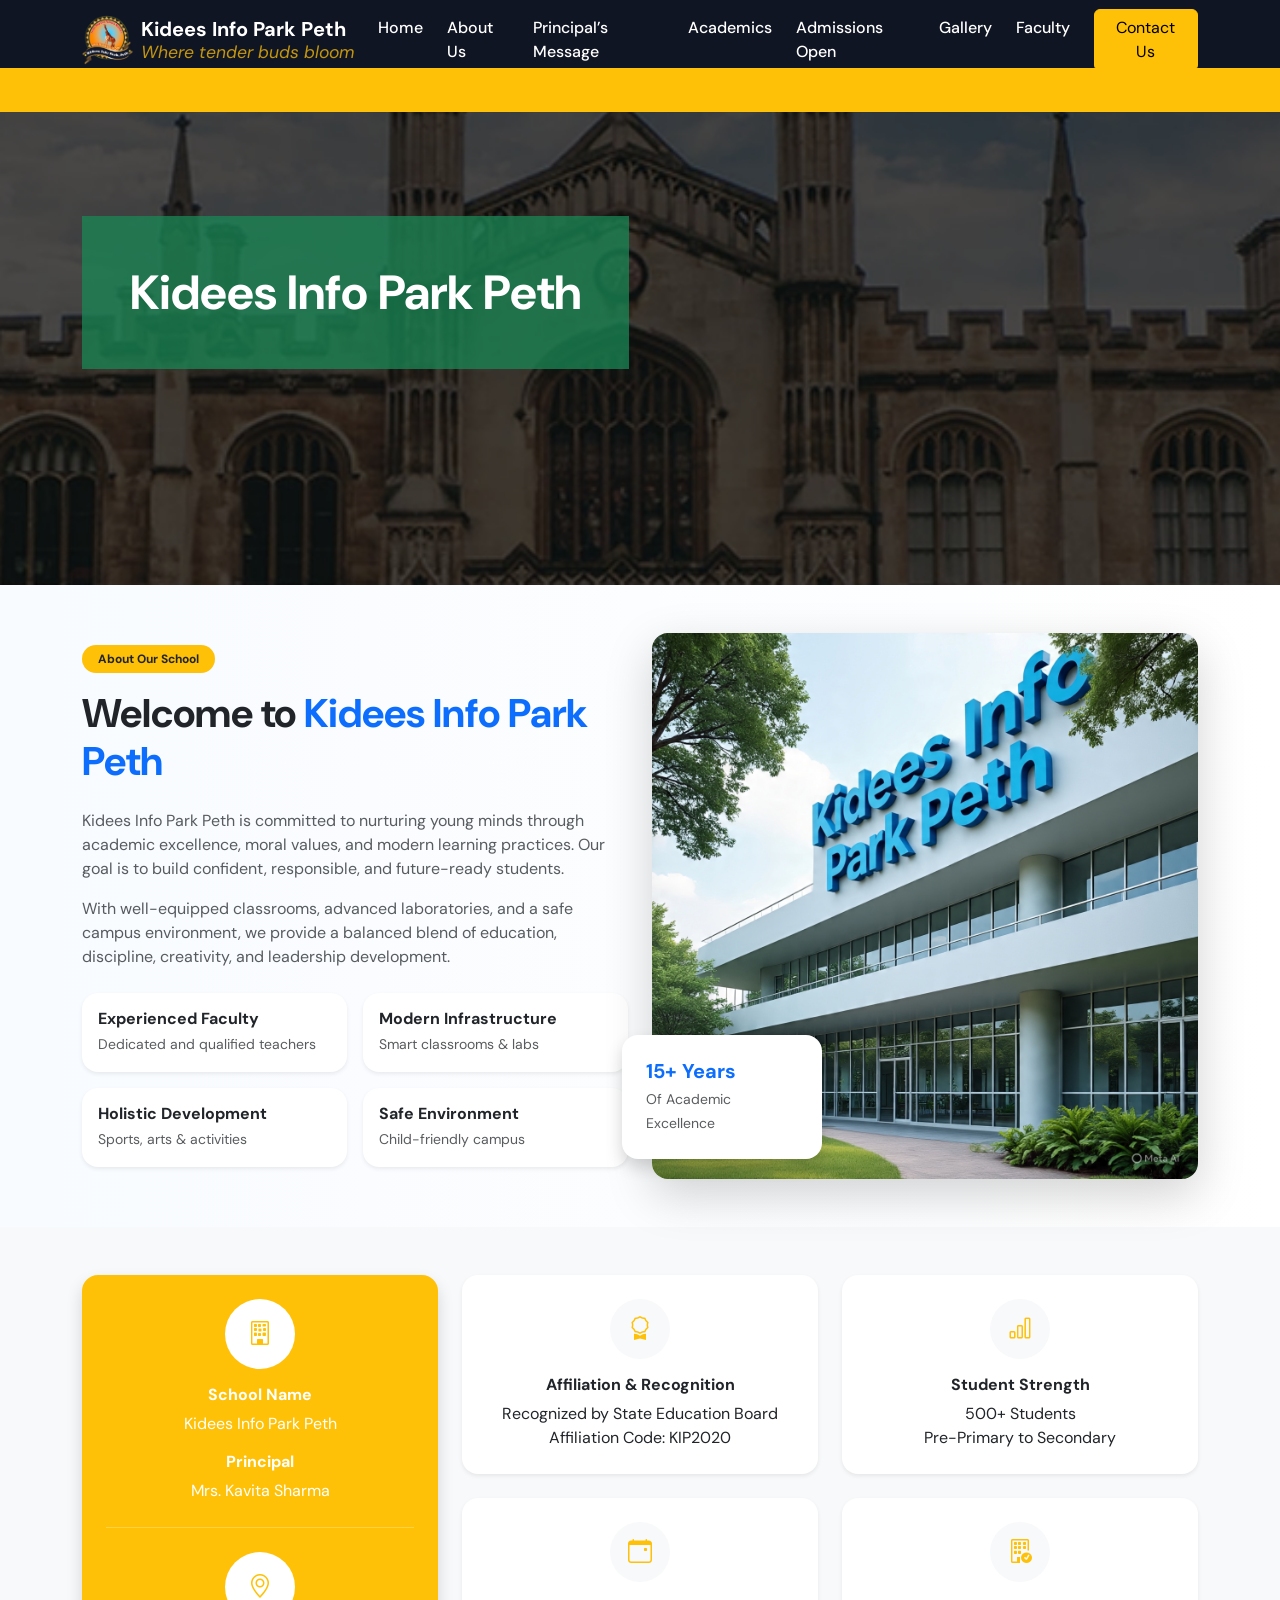
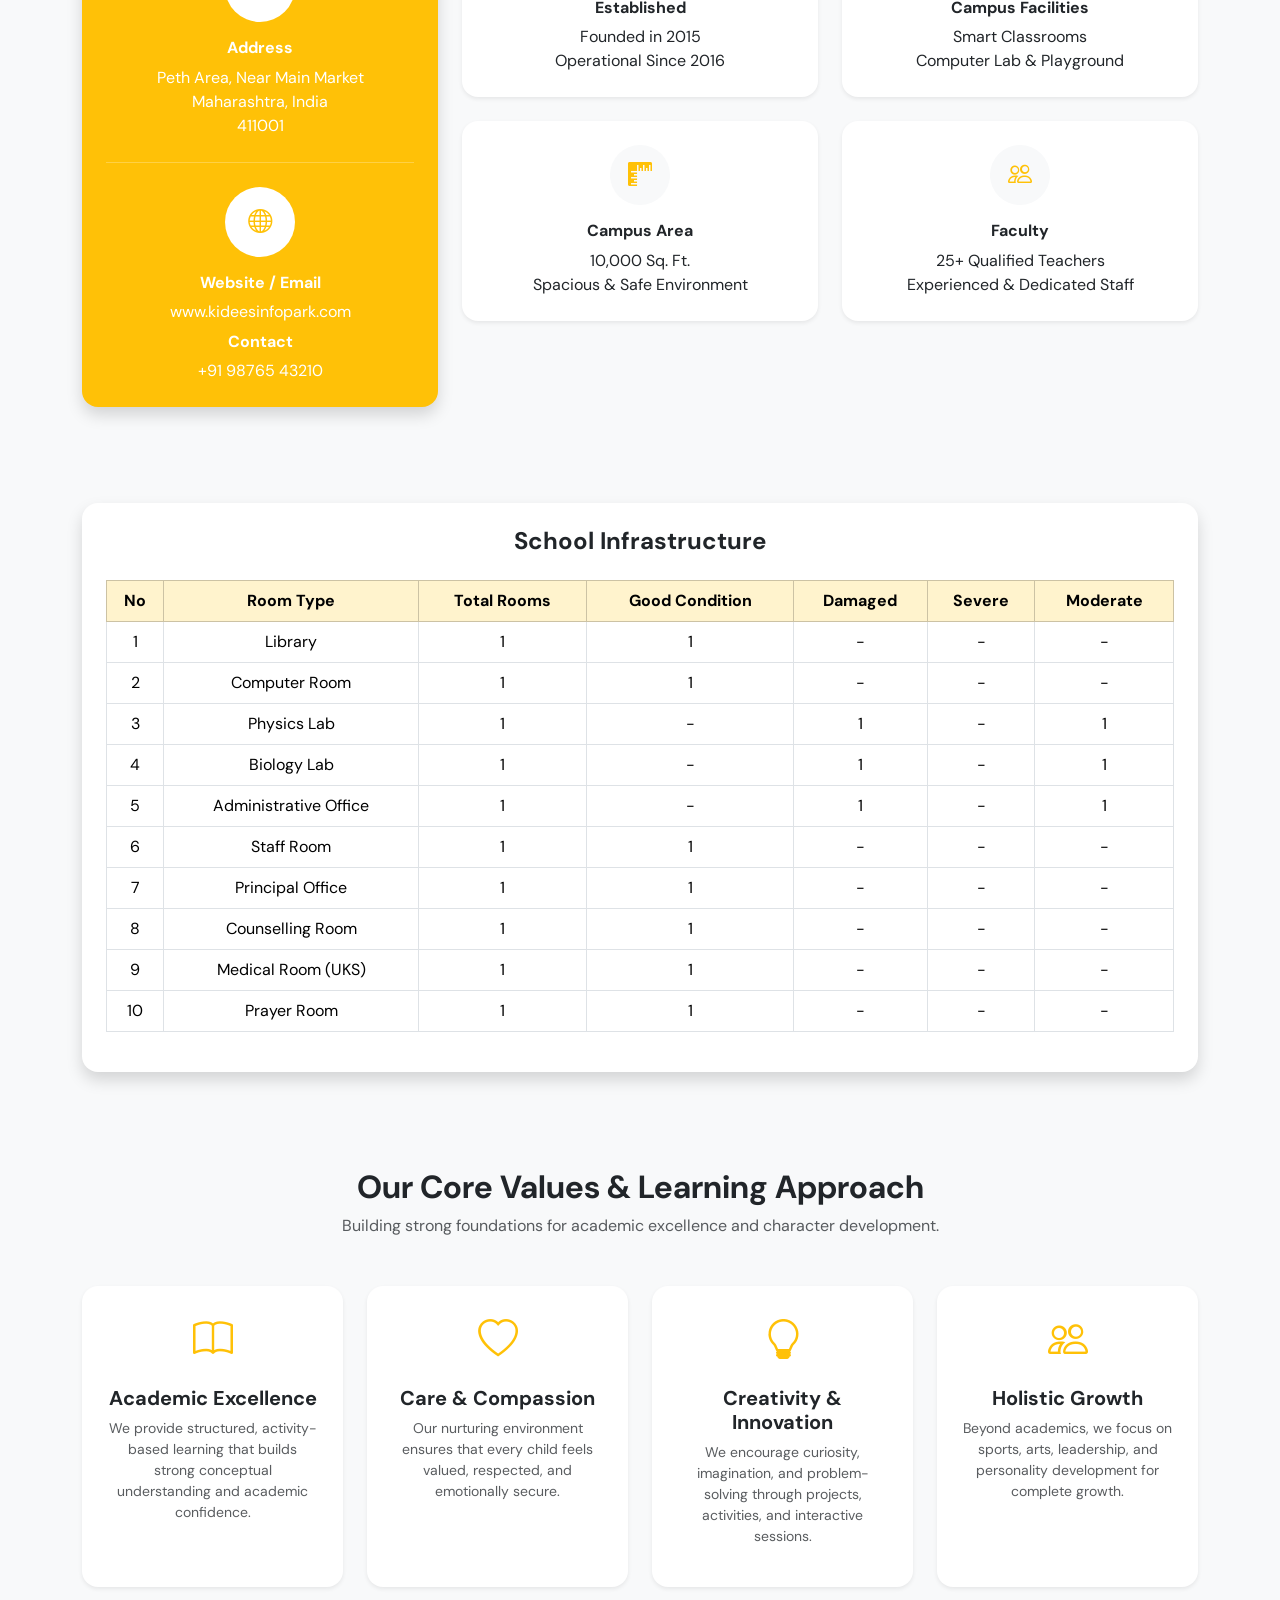
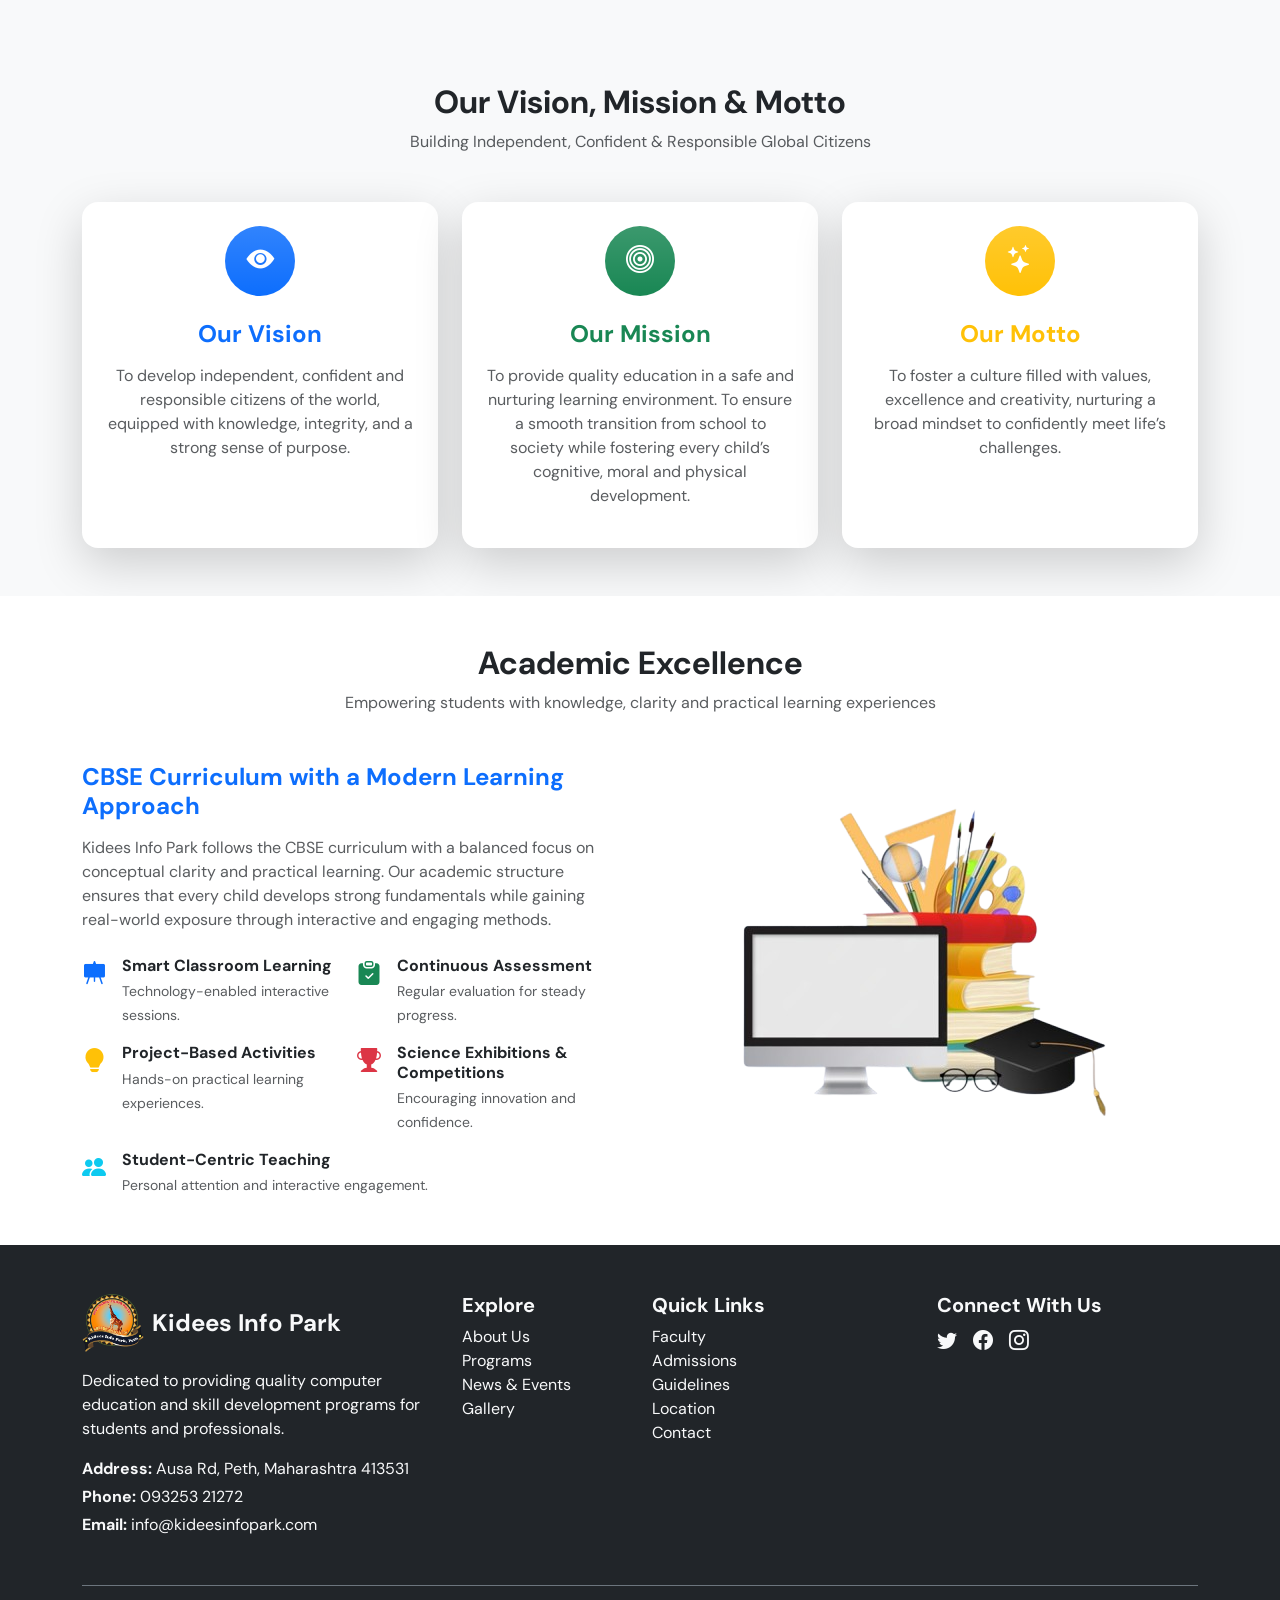
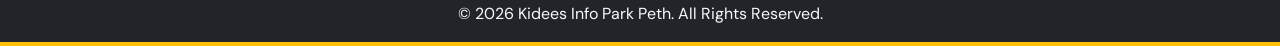
==== about-us.html @ b3c3e35b "ui Updated" ====
<!DOCTYPE html>
<html lang="en">

<head>
    <meta charset="UTF-8">
    <meta name="viewport" content="width=device-width, initial-scale=1.0">
    <title>Kidees Info Park Peth | Where Tender Buds Bloom</title>

    <link rel="icon" type="image/png" sizes="32x32" href="./images/favicon.png">

    <!-- Bootstrap -->
    <link href="https://cdn.jsdelivr.net/npm/bootstrap@5.3.3/dist/css/bootstrap.min.css" rel="stylesheet">

    <!-- Font Awesome -->
    <link rel="stylesheet" href="https://cdnjs.cloudflare.com/ajax/libs/font-awesome/6.5.1/css/all.min.css">

    <!-- Google Font -->
    <link href="https://fonts.googleapis.com/css2?family=DM+Sans:wght@400;500;700&display=swap" rel="stylesheet">
    <!-- Bootstrap Icons CSS -->
    <link rel="stylesheet" href="https://cdn.jsdelivr.net/npm/bootstrap-icons@1.11.1/font/bootstrap-icons.css">


    <!-- Custom CSS -->
    <link rel="stylesheet" href="style.css">

</head>

<body>

    <header class="">

        <nav class="navbar navbar-expand-lg navbar-dark fixed-top   shadow-sm" style="background-color: #101524;">

            <div class="container">

                <a class="navbar-brand d-flex align-items-center gap-2 fw-bold text-white" href="#">
                    <img src="./images/kideesinfoparkpeth.png" alt="School Logo" height="45">

                    <div class="d-flex flex-column lh-sm">
                        <span>Kidees Info Park Peth</span>
                        <small class="fw-normal fst-italic text-warning opacity-75">
                            Where tender buds bloom
                        </small>
                    </div>
                </a>


                <button class="navbar-toggler custom-toggler" type="button" data-bs-toggle="collapse"
                    data-bs-target="#navbarSupportedContent" aria-expanded="false">
                    <span></span>
                    <span></span>
                    <span></span>
                </button>


                <div class="collapse navbar-collapse" id="navbarSupportedContent">

                    <ul class="navbar-nav ms-auto mb-2 mb-lg-0 gap-lg-2 gap-1">

                        <li class="nav-item">
                            <a class="nav-link active" href="index.html">Home</a>
                        </li>

                        <li class="nav-item">
                            <a class="nav-link" href="./about-us.html">About Us</a>
                        </li>

                        <li class="nav-item">
                            <a class="nav-link" href="./principals-message.html">Principal’s Message</a>
                        </li>

                        <li class="nav-item dropdown">
                            <a class="nav-link dropdown-toggle" href="#" data-bs-toggle="dropdown">
                                Academics
                            </a>
                            <ul class="dropdown-menu mt-2">
                                <li><a class="dropdown-item" href="#">Pre-Primary</a></li>
                                <li><a class="dropdown-item" href="#">Primary</a></li>
                                <li><a class="dropdown-item" href="#">Secondary</a></li>
                            </ul>
                        </li>

                        <li class="nav-item">
                            <a class="nav-link" href="#">Admissions Open</a>
                        </li>

                        <li class="nav-item">
                            <a class="nav-link" href="#">Gallery</a>
                        </li>

                        <li class="nav-item">
                            <a class="nav-link" href="#">Faculty</a>
                        </li>

                        <!-- <li class="nav-item">
                            <a class="nav-link" href="#">Contact Us</a>
                        </li> -->

                    </ul>

                    <!-- Contact Button -->
                    <a href="#contact" class="btn btn-warning ms-lg-3 mt-2 mt-lg-0 ">
                        Contact Us
                    </a>


                </div>
            </div>
            <div class="admission-marquee d-none d-lg-block">
                <span>
                    🎓 Admissions Open for Academic Year 2026–27 at KIDEES INFO PARK PETH!
                    📚 Pre-Primary, Primary & Secondary Classes Now Enrolling — Quality Education, Caring Environment &
                    Experienced Faculty.
                    📝 Apply Today | Limited Seats Available | Secure Your Child’s Bright Future Now!
                </span>
            </div>

        </nav>

    </header>

    <!-- Hero Section -->
    <section class="position-relative d-flex align-items-center text-white"
        style="background: url('images/hero-about.png') center center / cover no-repeat; height:65vh;">

        <!-- Dark Overlay -->
        <div class="position-absolute top-0 start-0 w-100 h-100  opacity-50"></div>

        <div class="container position-relative">
            <div class="bg-success bg-opacity-75 p-4 p-md-5 d-inline-block">
                <h1 class="fw-bold mb-0 display-5 display-md-4">
                    Kidees Info Park Peth
                </h1>
            </div>
        </div>

    </section>
    <section class="about-premium py-5">
        <div class="container">

            <div class="row align-items-center">

                <!-- Left Content -->
                <div class="col-lg-6 mb-5 mb-lg-0">

                    <span class="badge bg-warning text-dark px-3 py-2 mb-3 rounded-pill">
                        About Our School
                    </span>

                    <h2 class="fw-bold display-6 mb-4">
                        Welcome to <span class="text-primary">Kidees Info Park Peth</span>
                    </h2>

                    <p class="text-muted mb-3">
                        Kidees Info Park Peth is committed to nurturing young minds through
                        academic excellence, moral values, and modern learning practices.
                        Our goal is to build confident, responsible, and future-ready students.
                    </p>

                    <p class="text-muted mb-4">
                        With well-equipped classrooms, advanced laboratories,
                        and a safe campus environment, we provide a balanced
                        blend of education, discipline, creativity, and leadership development.
                    </p>

                    <!-- Highlights -->
                    <div class="row g-3">
                        <div class="col-sm-6">
                            <div class="highlight-box p-3 shadow-sm rounded-4">
                                <h6 class="fw-bold mb-1">Experienced Faculty</h6>
                                <small class="text-muted">Dedicated and qualified teachers</small>
                            </div>
                        </div>

                        <div class="col-sm-6">
                            <div class="highlight-box p-3 shadow-sm rounded-4">
                                <h6 class="fw-bold mb-1">Modern Infrastructure</h6>
                                <small class="text-muted">Smart classrooms & labs</small>
                            </div>
                        </div>

                        <div class="col-sm-6">
                            <div class="highlight-box p-3 shadow-sm rounded-4">
                                <h6 class="fw-bold mb-1">Holistic Development</h6>
                                <small class="text-muted">Sports, arts & activities</small>
                            </div>
                        </div>

                        <div class="col-sm-6">
                            <div class="highlight-box p-3 shadow-sm rounded-4">
                                <h6 class="fw-bold mb-1">Safe Environment</h6>
                                <small class="text-muted">Child-friendly campus</small>
                            </div>
                        </div>
                    </div>

                </div>

                <!-- Right Image Section -->
                <div class="col-lg-6 position-relative">

                    <div class="image-wrapper position-relative">
                        <img src="images/school-building.jpg" class="img-fluid rounded-4 shadow-lg"
                            alt="Kidees Info Park Peth">

                        <!-- Floating Card -->
                        <div class="floating-card shadow rounded-4 p-4 bg-white">
                            <h5 class="fw-bold text-primary mb-1">15+ Years</h5>
                            <small class="text-muted">Of Academic Excellence</small>
                        </div>
                    </div>

                </div>

            </div>

        </div>
    </section>


    <section class="py-5 bg-light">
        <div class="container">
            <div class="row g-4">

                <!-- LEFT SIDE ORANGE PANEL -->
                <div class="col-lg-4">
                    <div class="bg-warning rounded-4 text-white p-4 h-100 shadow">

                        <div class="text-center mb-4">
                            <div class="bg-white text-warning rounded-circle d-inline-flex align-items-center justify-content-center mb-3"
                                style="width:70px;height:70px;">
                                <i class="bi bi-building fs-4"></i>
                            </div>
                            <h6 class="fw-bold">School Name</h6>
                            <p class="mb-3">Kidees Info Park Peth</p>

                            <h6 class="fw-bold">Principal</h6>
                            <p class="mb-0">Mrs. Kavita Sharma</p>
                        </div>

                        <hr class="border-white">

                        <div class="text-center my-4">
                            <div class="bg-white text-warning rounded-circle d-inline-flex align-items-center justify-content-center mb-3"
                                style="width:70px;height:70px;">
                                <i class="bi bi-geo-alt fs-4"></i>
                            </div>
                            <h6 class="fw-bold">Address</h6>
                            <p class="mb-0">
                                Peth Area, Near Main Market<br>
                                Maharashtra, India<br>
                                411001
                            </p>
                        </div>

                        <hr class="border-white">

                        <div class="text-center mt-4">
                            <div class="bg-white text-warning rounded-circle d-inline-flex align-items-center justify-content-center mb-3"
                                style="width:70px;height:70px;">
                                <i class="bi bi-globe fs-4"></i>
                            </div>
                            <h6 class="fw-bold">Website / Email</h6>
                            <p class="mb-2">www.kideesinfopark.com</p>

                            <h6 class="fw-bold">Contact</h6>
                            <p class="mb-0">+91 98765 43210</p>
                        </div>

                    </div>
                </div>


                <!-- RIGHT SIDE CARDS -->
                <div class="col-lg-8">
                    <div class="row g-4">

                        <!-- Card 1 -->
                        <div class="col-md-6">
                            <div class="card border-0 shadow-sm rounded-4 h-100 text-center p-4">
                                <div class="bg-light rounded-circle d-inline-flex align-items-center justify-content-center mx-auto mb-3"
                                    style="width:60px;height:60px;">
                                    <i class="bi bi-award fs-4 text-warning"></i>
                                </div>
                                <h6 class="fw-bold">Affiliation & Recognition</h6>
                                <p class="mb-0">Recognized by State Education Board</p>
                                <p class="mb-0">Affiliation Code: KIP2020</p>
                            </div>
                        </div>

                        <!-- Card 2 -->
                        <div class="col-md-6">
                            <div class="card border-0 shadow-sm rounded-4 h-100 text-center p-4">
                                <div class="bg-light rounded-circle d-inline-flex align-items-center justify-content-center mx-auto mb-3"
                                    style="width:60px;height:60px;">
                                    <i class="bi bi-bar-chart fs-4 text-warning"></i>
                                </div>
                                <h6 class="fw-bold">Student Strength</h6>
                                <p class="mb-0">500+ Students</p>
                                <p class="mb-0">Pre-Primary to Secondary</p>
                            </div>
                        </div>

                        <!-- Card 3 -->
                        <div class="col-md-6">
                            <div class="card border-0 shadow-sm rounded-4 h-100 text-center p-4">
                                <div class="bg-light rounded-circle d-inline-flex align-items-center justify-content-center mx-auto mb-3"
                                    style="width:60px;height:60px;">
                                    <i class="bi bi-calendar-event fs-4 text-warning"></i>
                                </div>
                                <h6 class="fw-bold">Established</h6>
                                <p class="mb-0">Founded in 2015</p>
                                <p class="mb-0">Operational Since 2016</p>
                            </div>
                        </div>

                        <!-- Card 4 -->
                        <div class="col-md-6">
                            <div class="card border-0 shadow-sm rounded-4 h-100 text-center p-4">
                                <div class="bg-light rounded-circle d-inline-flex align-items-center justify-content-center mx-auto mb-3"
                                    style="width:60px;height:60px;">
                                    <i class="bi bi-building-check fs-4 text-warning"></i>
                                </div>
                                <h6 class="fw-bold">Campus Facilities</h6>
                                <p class="mb-0">Smart Classrooms</p>
                                <p class="mb-0">Computer Lab & Playground</p>
                            </div>
                        </div>

                        <!-- Card 5 -->
                        <div class="col-md-6">
                            <div class="card border-0 shadow-sm rounded-4 h-100 text-center p-4">
                                <div class="bg-light rounded-circle d-inline-flex align-items-center justify-content-center mx-auto mb-3"
                                    style="width:60px;height:60px;">
                                    <i class="bi bi-rulers fs-4 text-warning"></i>
                                </div>
                                <h6 class="fw-bold">Campus Area</h6>
                                <p class="mb-0">10,000 Sq. Ft.</p>
                                <p class="mb-0">Spacious & Safe Environment</p>
                            </div>
                        </div>

                        <!-- Card 6 -->
                        <div class="col-md-6">
                            <div class="card border-0 shadow-sm rounded-4 h-100 text-center p-4">
                                <div class="bg-light rounded-circle d-inline-flex align-items-center justify-content-center mx-auto mb-3"
                                    style="width:60px;height:60px;">
                                    <i class="bi bi-people fs-4 text-warning"></i>
                                </div>
                                <h6 class="fw-bold">Faculty</h6>
                                <p class="mb-0">25+ Qualified Teachers</p>
                                <p class="mb-0">Experienced & Dedicated Staff</p>
                            </div>
                        </div>

                    </div>
                </div>

            </div>
        </div>
    </section>


    <section class="py-5 bg-light">
        <div class="container">

            <!-- Section Heading -->
            <!-- <div class="text-center mb-5">
                <h2 class="fw-bold">About Kidees Info Park Peth</h2>
                <p class="text-muted">
                    Nurturing Young Minds with Quality Education, Modern Infrastructure and Holistic Development.
                </p>
            </div> -->

            <!-- About Content -->
            <!-- <div class="row align-items-center mb-5">
                <div class="col-lg-6 mb-4 mb-lg-0">
                    <img src="images/school-building.jpg" class="img-fluid rounded shadow" alt="Kidees Info Park Peth">
                </div>
                <div class="col-lg-6">
                    <h4 class="fw-bold mb-3">Our Commitment to Excellence</h4>
                    <p>
                        Kidees Info Park Peth is committed to providing a strong academic foundation
                        along with character building and value-based education. The school follows
                        a student-centered approach that encourages creativity, critical thinking,
                        and overall personality development.
                    </p>
                    <p>
                        With well-equipped classrooms, laboratories, and activity rooms,
                        we ensure that every child receives a safe and inspiring learning environment.
                    </p>
                </div>
            </div> -->

            <!-- Infrastructure Table -->
            <div class="card shadow border-0 rounded-4">
                <div class="card-body p-4">

                    <h4 class="fw-bold mb-4 text-center">School Infrastructure</h4>

                    <div class="table-responsive">
                        <table class="table table-bordered align-middle text-center">
                            <thead class="table-warning">
                                <tr>
                                    <th>No</th>
                                    <th>Room Type</th>
                                    <th>Total Rooms</th>
                                    <th>Good Condition</th>
                                    <th>Damaged</th>
                                    <th>Severe</th>
                                    <th>Moderate</th>
                                </tr>
                            </thead>
                            <tbody>
                                <tr>
                                    <td>1</td>
                                    <td>Library</td>
                                    <td>1</td>
                                    <td>1</td>
                                    <td>-</td>
                                    <td>-</td>
                                    <td>-</td>
                                </tr>
                                <tr>
                                    <td>2</td>
                                    <td>Computer Room</td>
                                    <td>1</td>
                                    <td>1</td>
                                    <td>-</td>
                                    <td>-</td>
                                    <td>-</td>
                                </tr>
                                <tr>
                                    <td>3</td>
                                    <td>Physics Lab</td>
                                    <td>1</td>
                                    <td>-</td>
                                    <td>1</td>
                                    <td>-</td>
                                    <td>1</td>
                                </tr>
                                <tr>
                                    <td>4</td>
                                    <td>Biology Lab</td>
                                    <td>1</td>
                                    <td>-</td>
                                    <td>1</td>
                                    <td>-</td>
                                    <td>1</td>
                                </tr>
                                <tr>
                                    <td>5</td>
                                    <td>Administrative Office</td>
                                    <td>1</td>
                                    <td>-</td>
                                    <td>1</td>
                                    <td>-</td>
                                    <td>1</td>
                                </tr>
                                <tr>
                                    <td>6</td>
                                    <td>Staff Room</td>
                                    <td>1</td>
                                    <td>1</td>
                                    <td>-</td>
                                    <td>-</td>
                                    <td>-</td>
                                </tr>
                                <tr>
                                    <td>7</td>
                                    <td>Principal Office</td>
                                    <td>1</td>
                                    <td>1</td>
                                    <td>-</td>
                                    <td>-</td>
                                    <td>-</td>
                                </tr>
                                <tr>
                                    <td>8</td>
                                    <td>Counselling Room</td>
                                    <td>1</td>
                                    <td>1</td>
                                    <td>-</td>
                                    <td>-</td>
                                    <td>-</td>
                                </tr>
                                <tr>
                                    <td>9</td>
                                    <td>Medical Room (UKS)</td>
                                    <td>1</td>
                                    <td>1</td>
                                    <td>-</td>
                                    <td>-</td>
                                    <td>-</td>
                                </tr>
                                <tr>
                                    <td>10</td>
                                    <td>Prayer Room</td>
                                    <td>1</td>
                                    <td>1</td>
                                    <td>-</td>
                                    <td>-</td>
                                    <td>-</td>
                                </tr>
                            </tbody>
                        </table>
                    </div>

                </div>
            </div>

        </div>
    </section>
    <section class="py-5 bg-light">
        <div class="container">

            <!-- Section Heading -->
            <div class="text-center mb-5">
                <h2 class="fw-bold">Our Core Values & Learning Approach</h2>
                <p class="text-muted">
                    Building strong foundations for academic excellence and character development.
                </p>
            </div>

            <div class="row g-4">

                <!-- Value 1 -->
                <div class="col-md-6 col-lg-3">
                    <div class="card border-0 shadow-sm h-100 text-center p-4 rounded-4">
                        <div class="text-warning mb-3">
                            <i class="bi bi-book fs-1"></i>
                        </div>
                        <h5 class="fw-bold">Academic Excellence</h5>
                        <p class="text-muted small">
                            We provide structured, activity-based learning that builds strong
                            conceptual understanding and academic confidence.
                        </p>
                    </div>
                </div>

                <!-- Value 2 -->
                <div class="col-md-6 col-lg-3">
                    <div class="card border-0 shadow-sm h-100 text-center p-4 rounded-4">
                        <div class="text-warning mb-3">
                            <i class="bi bi-heart fs-1"></i>
                        </div>
                        <h5 class="fw-bold">Care & Compassion</h5>
                        <p class="text-muted small">
                            Our nurturing environment ensures that every child feels valued,
                            respected, and emotionally secure.
                        </p>
                    </div>
                </div>

                <!-- Value 3 -->
                <div class="col-md-6 col-lg-3">
                    <div class="card border-0 shadow-sm h-100 text-center p-4 rounded-4">
                        <div class="text-warning mb-3">
                            <i class="bi bi-lightbulb fs-1"></i>
                        </div>
                        <h5 class="fw-bold">Creativity & Innovation</h5>
                        <p class="text-muted small">
                            We encourage curiosity, imagination, and problem-solving through
                            projects, activities, and interactive sessions.
                        </p>
                    </div>
                </div>

                <!-- Value 4 -->
                <div class="col-md-6 col-lg-3">
                    <div class="card border-0 shadow-sm h-100 text-center p-4 rounded-4">
                        <div class="text-warning mb-3">
                            <i class="bi bi-people fs-1"></i>
                        </div>
                        <h5 class="fw-bold">Holistic Growth</h5>
                        <p class="text-muted small">
                            Beyond academics, we focus on sports, arts, leadership, and
                            personality development for complete growth.
                        </p>
                    </div>
                </div>

            </div>

        </div>
    </section>
    <!-- Vision Mission Section Start -->
    <section class="py-5 bg-light" id="vision-mission">
        <div class="container">

            <!-- Section Heading -->
            <div class="text-center mb-5">
                <h2 class="fw-bold">
                    Our Vision, Mission & Motto</h2>
                <p class="text-muted">
                    Building Independent, Confident & Responsible Global Citizens
                </p>
            </div>

            <div class="row g-4">

                <!-- Vision Card -->
                <div class="col-lg-4 col-md-6">
                    <div class="card border-0 shadow-lg h-100 rounded-4 p-4 text-center vision-card">
                        <div class="icon-box bg-primary bg-gradient text-white mb-4 mx-auto">
                            <i class="bi bi-eye-fill fs-3"></i>
                        </div>
                        <h4 class="fw-bold text-primary mb-3">Our Vision</h4>
                        <p class="text-muted">
                            To develop independent, confident and responsible citizens of the world,
                            equipped with knowledge, integrity, and a strong sense of purpose.
                        </p>
                    </div>
                </div>

                <!-- Mission Card -->
                <div class="col-lg-4 col-md-6">
                    <div class="card border-0 shadow-lg h-100 rounded-4 p-4 text-center mission-card">
                        <div class="icon-box bg-success bg-gradient text-white mb-4 mx-auto">
                            <i class="bi bi-bullseye fs-3"></i>
                        </div>
                        <h4 class="fw-bold text-success mb-3">Our Mission</h4>
                        <p class="text-muted">
                            To provide quality education in a safe and nurturing learning environment.
                            To ensure a smooth transition from school to society while fostering every
                            child’s cognitive, moral and physical development.
                        </p>
                    </div>
                </div>

                <!-- Motto Card -->
                <div class="col-lg-4 col-md-12">
                    <div class="card border-0 shadow-lg h-100 rounded-4 p-4 text-center motto-card">
                        <div class="icon-box bg-warning bg-gradient text-white mb-4 mx-auto">
                            <i class="bi bi-stars fs-3"></i>
                        </div>
                        <h4 class="fw-bold text-warning mb-3">Our Motto</h4>
                        <p class="text-muted">
                            To foster a culture filled with values, excellence and creativity,
                            nurturing a broad mindset to confidently meet life’s challenges.
                        </p>
                    </div>
                </div>

            </div>
        </div>
    </section>
    <!-- Vision Mission Section End -->

    <!-- Academic Excellence Section Start -->
    <section class="py-5 bg-white" id="academic-excellence">
        <div class="container">
            <!-- Section Heading -->
            <div class="text-center mb-5">
                <h2 class="fw-bold">
                    Academic Excellence</h2>
                <p class="text-muted">
                    Empowering students with knowledge, clarity and practical learning experiences
                </p>
            </div>


            <div class="row align-items-center g-5">

                <!-- Left Content -->
                <div class="col-lg-6">
                    <h4 class="fw-bold mb-3 text-primary">
                        CBSE Curriculum with a Modern Learning Approach
                    </h4>
                    <p class="text-muted mb-4">
                        Kidees Info Park follows the CBSE curriculum with a balanced focus on
                        conceptual clarity and practical learning. Our academic structure ensures
                        that every child develops strong fundamentals while gaining real-world
                        exposure through interactive and engaging methods.
                    </p>

                    <div class="row g-3">

                        <div class="col-md-6">
                            <div class="d-flex align-items-start">
                                <i class="bi bi-easel-fill text-primary fs-4 me-3"></i>
                                <div>
                                    <h6 class="fw-bold mb-1">Smart Classroom Learning</h6>
                                    <small class="text-muted">Technology-enabled interactive sessions.</small>
                                </div>
                            </div>
                        </div>

                        <div class="col-md-6">
                            <div class="d-flex align-items-start">
                                <i class="bi bi-clipboard-check-fill text-success fs-4 me-3"></i>
                                <div>
                                    <h6 class="fw-bold mb-1">Continuous Assessment</h6>
                                    <small class="text-muted">Regular evaluation for steady progress.</small>
                                </div>
                            </div>
                        </div>

                        <div class="col-md-6">
                            <div class="d-flex align-items-start">
                                <i class="bi bi-lightbulb-fill text-warning fs-4 me-3"></i>
                                <div>
                                    <h6 class="fw-bold mb-1">Project-Based Activities</h6>
                                    <small class="text-muted">Hands-on practical learning experiences.</small>
                                </div>
                            </div>
                        </div>

                        <div class="col-md-6">
                            <div class="d-flex align-items-start">
                                <i class="bi bi-trophy-fill text-danger fs-4 me-3"></i>
                                <div>
                                    <h6 class="fw-bold mb-1">Science Exhibitions & Competitions</h6>
                                    <small class="text-muted">Encouraging innovation and confidence.</small>
                                </div>
                            </div>
                        </div>

                        <div class="col-12">
                            <div class="d-flex align-items-start">
                                <i class="bi bi-people-fill text-info fs-4 me-3"></i>
                                <div>
                                    <h6 class="fw-bold mb-1">Student-Centric Teaching</h6>
                                    <small class="text-muted">Personal attention and interactive engagement.</small>
                                </div>
                            </div>
                        </div>

                    </div>
                </div>

                <!-- Right Image -->
                <div class="col-lg-6 text-center">
                    <img src="./images/academic-excellence.png" alt="Academic Excellence at Kidees Info Park"
                        class="img-fluid ">
                </div>

            </div>
        </div>
    </section>
    <!-- Academic Excellence Section End -->


    <!-- Footer -->
    <footer class="bg-dark text-light pt-5">
        <div class="container">

            <div class="row align-items-start">

                <!-- Left Column: Logo & Contact -->
                <div class="col-12 col-md-4 mb-4 text-center text-md-start">
                    <div class="d-flex align-items-center justify-content-center justify-content-md-start mb-3">
                        <img src="./images/kideesinfoparkpeth.png" alt="Kidees Info Park Logo" style="height:60px;">
                        <span class="fw-bold ms-2 fs-4">Kidees Info Park</span>
                    </div>
                    <p class="fs-6">
                        Dedicated to providing quality computer education and skill development programs for students
                        and professionals.
                    </p>
                    <p class="mb-1 fs-6">
                        <strong>Address:</strong> Ausa Rd, Peth, Maharashtra 413531
                    </p>
                    <p class="mb-1 fs-6">
                        <strong>Phone:</strong> 093253 21272
                    </p>
                    <p class="mb-2 fs-6">
                        <strong>Email:</strong> info@kideesinfopark.com
                    </p>

                </div>

                <!-- Middle Column: Navigation -->
                <div class="col-6 col-md-2 mb-4 text-center text-md-start">
                    <h6 class="fw-bold fs-5">Explore</h6>
                    <ul class="list-unstyled fs-6">
                        <li><a href="#" class="text-light text-decoration-none">About Us</a></li>
                        <li><a href="#" class="text-light text-decoration-none">Programs</a></li>
                        <li><a href="#" class="text-light text-decoration-none">News & Events</a></li>
                        <li><a href="#" class="text-light text-decoration-none">Gallery</a></li>
                    </ul>
                </div>

                <div class="col-6 col-md-3 mb-4 text-center text-md-start">
                    <h6 class="fw-bold fs-5">Quick Links</h6>
                    <ul class="list-unstyled fs-6">
                        <li><a href="#" class="text-light text-decoration-none">Faculty</a></li>
                        <li><a href="#" class="text-light text-decoration-none">Admissions</a></li>
                        <li><a href="#" class="text-light text-decoration-none">Guidelines</a></li>
                        <li><a href="#" class="text-light text-decoration-none">Location</a></li>
                        <li><a href="#" class="text-light text-decoration-none">Contact</a></li>
                    </ul>
                </div>

                <!-- Right Column: Social Media -->
                <div class="col-12 col-md-3 mb-4 text-center text-md-start">
                    <h6 class="fw-bold fs-5">Connect With Us</h6>
                    <div class="d-flex justify-content-center justify-content-md-start gap-3 mt-2 fs-5">
                        <a href="https://twitter.com/kideesinfopark" target="_blank" class="text-light"><i
                                class="bi bi-twitter"></i></a>
                        <a href="https://facebook.com/kideesinfopark" target="_blank" class="text-light"><i
                                class="bi bi-facebook"></i></a>
                        <a href="https://instagram.com/kideesinfopark" target="_blank" class="text-light"><i
                                class="bi bi-instagram"></i></a>
                    </div>
                </div>
            </div>

            <!-- Bottom -->
            <div class="text-center border-top border-secondary py-3 mt-3 fs-6">
                &copy; 2026 Kidees Info Park Peth. All Rights Reserved.
            </div>

        </div>
    </footer>

    <!-- Orange line -->
    <div class="bg-warning" style="height:4px;"></div>




    <script src="script.js"></script>
    <script src="https://cdn.jsdelivr.net/npm/bootstrap@5.3.3/dist/js/bootstrap.bundle.min.js"></script>
</body>

</html>
---- style.css ----
body {
    font-family: "DM Sans", serif;
}

/* HERO SECTION */
.hero-section {
    background: url("./images/MaskGroup.png") center/cover no-repeat;
    min-height: 100vh;
    padding-top: 100px;
    /* for fixed navbar */
    display: flex;
    align-items: center;
    color: #fff;
}

/* IMAGE SIDE */
.hero-image {
    height: 100%;
}

.hero-image img {
    width: 100%;
    height: 100%;
    object-fit: cover;
}

/* MOBILE FIX */
@media (max-width: 991px) {

    .hero-section {
        text-align: center;
        padding-top: 100px;
    }

    .hero-image {
        height: 350px;
    }

    .hero-image img {
        object-fit: contain;
    }
}


/* TRANSPARENT NAVBAR */

/* LOGO */
.navbar-brand img {
    height: 50px;
}

/* NAV LINKS */
.navbar .nav-link {
    color: #fff !important;
    font-weight: 500;
}

.navbar .nav-link:hover {
    color: #ffc107 !important;
}

/* DROPDOWN */
.dropdown-menu {
    background: rgba(0, 0, 0, 0.85);
    border: none;
}

.dropdown-item {
    color: #fff;
}

.dropdown-item:hover {
    background: #ffc107;
    color: #000;
}




/* HERO CONTENT */
/* .hero-content {
    margin-top: 100px;
    max-width: 700px;
}

.hero-content h1 {
    font-size: 2.8rem;
    font-weight: 700;
    line-height: 1.3;
} */


/* REMOVE BOOTSTRAP ICON */
.navbar-toggler {
    border: none;
}

.navbar-toggler:focus {
    box-shadow: none;
}

/* CUSTOM HAMBURGER */
.custom-toggler span {
    display: block;
    width: 26px;
    height: 3px;
    background: #fff;
    margin: 5px 0;
    transition: 0.3s ease;
}

/* ANIMATION TO CROSS */
.custom-toggler[aria-expanded="true"] span:nth-child(1) {
    transform: rotate(45deg) translate(5px, 5px);
}

.custom-toggler[aria-expanded="true"] span:nth-child(2) {
    opacity: 0;
}

.custom-toggler[aria-expanded="true"] span:nth-child(3) {
    transform: rotate(-45deg) translate(6px, -6px);
}

/* REMOVE DEFAULT CARET */
.dropdown-toggle::after {
    display: none;
}

@media (min-width: 992px) {
    .dropdown:hover .dropdown-menu {
        display: block;
        margin-top: 8px;
        opacity: 1;
        visibility: visible;
    }

    .dropdown-menu {
        display: block;
        opacity: 0;
        visibility: hidden;
        transition: 0.25s ease;
    }
}

/* Desktop only (lg and above) */
@media (min-width: 992px) {
    .dropdown-menu {
        display: block;
        opacity: 0;
        visibility: hidden;
        transform: translateY(10px);
        transition: all 0.3s ease;
    }

    .dropdown:hover .dropdown-menu {
        opacity: 1;
        visibility: visible;
        transform: translateY(0);
    }
}

/* Mobile – default Bootstrap behavior (click) */
@media (max-width: 991px) {
    .dropdown-menu {
        transform: none;
        opacity: 1;
        visibility: visible;
    }
}

/* news-img */
.news-img {
    width: 140px;
    height: 100px;
    object-fit: cover;
    border-radius: 8px;
}

.arrow {
    font-size: 20px;
}

.agenda-item {
    border-bottom: 1px solid #eee;
    padding: 12px 0;
}

/* gallary */
.gallery-img {
    overflow: hidden;
    border-radius: 12px;
    cursor: pointer;
    position: relative;
}

.gallery-img img {
    width: 100%;
    height: 220px;
    object-fit: cover;
    transition: transform .5s ease;
}

.gallery-img:hover img {
    transform: scale(1.12);
}

.gallery-overlay {
    position: absolute;
    inset: 0;
    background: rgba(0, 0, 0, .35);
    opacity: 0;
    transition: .4s;
}

.gallery-img:hover .gallery-overlay {
    opacity: 1;
}

/* Footer */
.footer {
    background-color: #f3f3f3;
    padding: 60px 0 30px;
    font-size: 14px;
    color: #555;
}

.footer h6 {
    font-weight: 600;
    margin-bottom: 20px;
    color: #333;
}

.footer a {
    color: #555;
    text-decoration: none;
    display: block;
    margin-bottom: 10px;
}

.footer a:hover {
    color: #000;
}

.footer .social-icons a {
    width: 36px;
    height: 36px;
    display: inline-flex;
    align-items: center;
    justify-content: center;
    border: 1px solid #ddd;
    border-radius: 6px;
    margin-right: 8px;
    color: #555;
    transition: 0.3s;
}

.footer .social-icons a:hover {
    background-color: #e9e9e9;
}

.footer-bottom {
    border-top: 1px solid #ddd;
    padding-top: 20px;
    margin-top: 40px;
    font-size: 13px;
    color: #777;
}

.footer-orange-line {
    height: 4px;
    background-color: #f47c20;
    width: 100%;
}

.logo-img {
    max-width: 70px;
    margin-bottom: 15px;
}

/* Rounded yellow arrows */
.carousel-control-prev,
.carousel-control-next {
    width: 45px;
    height: 45px;
    top: 50%;
    transform: translateY(-50%);
    background: #FFC107;
    border-radius: 50%;
    opacity: 1;
}

.carousel-control-prev-icon,
.carousel-control-next-icon {
    filter: invert(1);
    width: 18px;
    height: 18px;
}

.carousel-control-prev:hover,
.carousel-control-next:hover {
    background: #e0aa00;
}

/* Card hover smooth effect */
.card {
    transition: transform 0.4s ease, box-shadow 0.4s ease;
}

.card:hover {
    transform: translateY(-8px);
    box-shadow: 0 15px 35px rgba(0, 0, 0, 0.15);
}

/* marque tag */
/* Space below fixed navbar */
.admission-marquee {
    position: fixed;
    margin-top: 100px;
    /* adjust if navbar height changes */
    background: #ffc107;
    overflow: hidden;
    white-space: nowrap;
    padding: 10px 0;
    font-weight: 600;
}

/* Moving text */
.admission-marquee span {
    display: inline-block;
    padding-left: 100%;
    animation: marqueeScroll 25s linear infinite;
    color: #000;
    /* force black text */
}

@keyframes marqueeScroll {
    0% {
        transform: translateX(0);
    }

    100% {
        transform: translateX(-100%);
    }
}

/* 
Gallary Grid  */
.gallery-grid {
    display: grid;
    grid-template-columns: repeat(auto-fit, minmax(220px, 1fr));
    gap: 16px;
}

.gallery-item {
    overflow: hidden;
    border-radius: 12px;
    cursor: pointer;
    box-shadow: 0 6px 15px rgba(0, 0, 0, .12);
}

.gallery-item img {
    width: 100%;
    height: 220px;
    object-fit: cover;
    transition: .4s;
}

.gallery-item:hover img {
    transform: scale(1.12);
}

.lightbox {
    position: fixed;
    inset: 0;
    background: rgba(0, 0, 0, .92);
    display: none;
    align-items: center;
    justify-content: center;
    z-index: 9999;
}

.lightbox.show {
    display: flex;
}

.lightbox img {
    max-width: 92%;
    max-height: 92%;
    border-radius: 12px;
}

.nav {
    position: absolute;
    top: 50%;
    transform: translateY(-50%);
    font-size: 42px;
    color: white;
    cursor: pointer;
    padding: 12px;
}

.prev {
    left: 20px;
}

.next {
    right: 20px;
}

.close-btn {
    position: absolute;
    top: 20px;
    right: 25px;
    font-size: 36px;
    color: white;
    cursor: pointer;
}


/* features */
.feature-card {
    background: #ffffff;
    padding: 28px 22px;
    border-radius: 18px;
    text-align: center;
    height: 100%;
    box-shadow: 0 10px 25px rgba(0, 0, 0, 0.08);
    transition: 0.35s ease;
}

.feature-card i {
    font-size: 38px;
    color: #0284C7;
    margin-bottom: 12px;
}

.feature-card h6 {
    font-weight: 700;
    margin-bottom: 8px;
}

.feature-card p {
    font-size: 14px;
    color: #6c757d;
}

.feature-card:hover {
    transform: translateY(-10px) scale(1.03);
    box-shadow: 0 18px 40px rgba(2, 132, 199, 0.25);
}

/* admission badge */
.admission-badge {

    background: #ffc107;
    color: #000;
    font-weight: 700;
    padding: 15px 24px;
    border-radius: 12px;
    box-shadow: 0 6px 18px rgba(0, 0, 0, 0.25);
    z-index: 9999;
    animation: pulseGlow 1.8s infinite;
}

/* Pulse animation */
@keyframes pulseGlow {
    0% {
        transform: scale(1);
        box-shadow: 0 0 0 0 rgba(255, 193, 7, 0.6);
    }

    70% {
        transform: scale(1.05);
        box-shadow: 0 0 0 15px rgba(255, 193, 7, 0);
    }

    100% {
        transform: scale(1);
    }
}

/* Mobile friendly */
@media(max-width:768px) {
    .admission-badge {
        font-size: 14px;
        padding: 10px 18px;
    }
}


/* vision mission */
.flow-wrap {
    display: flex;
    align-items: center;
    justify-content: center;
    flex-wrap: wrap;
    gap: 15px;
}

.flow-circle {
    width: 200px;
    height: 200px;
    border-radius: 50%;
    background: white;
    display: flex;
    align-items: center;
    justify-content: center;
    text-align: center;
    padding: 20px;
    font-weight: 500;
}

.flow-connector {
    width: 50px;
    height: 12px;
    border-radius: 6px;
}

.mission {
    border: 10px solid #6cc24a;
}

.vision {
    border: 10px solid #2bb0c8;
}

.strategy {
    border: 10px solid #f6a609;
}

.goals {
    border: 10px solid #5867dd;
}

.con-mission {
    background: #6cc24a;
}

.con-vision {
    background: #2bb0c8;
}

.con-strategy {
    background: #f6a609;
}

@media(max-width:768px) {
    .flow-connector {
        display: none;
    }

    .flow-circle {
        width: 180px;
        height: 180px;
    }
}

/* ============================
   HERO RESPONSIVE FIXES
============================= */

/* Mobile phones */
@media (max-width: 576px) {

    .hero-section {
        padding-top: 110px;
        /* space for fixed navbar */
        text-align: center;
    }

    .hero-content {
        text-align: center !important;
    }

    .hero-content h1 {
        font-size: 2rem;
    }

    .hero-content h3 {
        font-size: 1.2rem;
    }

    .hero-content p {
        font-size: 1rem;
    }

    .hero-content .btn {
        width: 100%;
        margin-bottom: 10px;
    }

    .card {
        max-width: 100% !important;
    }

    .admission-marquee {
        font-size: 0.85rem;
        padding: 6px 0;
    }
}


/* Tablets */
@media (max-width: 992px) {

    .hero-section {
        padding-top: 70px;
    }

    .hero-content {
        text-align: center;
    }

    .hero-content p {
        margin-left: auto;
        margin-right: auto;
    }

    .col-lg-5 {
        margin-top: 25px;
    }
}


/* Extra small navbar logo fix */
@media (max-width: 400px) {
    .navbar-brand img {
        height: 38px;
    }
}

/* Keep mobile menu left aligned */
@media (max-width: 992px) {

    .navbar-collapse {
        text-align: left;
    }

    .navbar-nav {
        align-items: flex-start !important;
    }

    .navbar-nav .nav-link {
        padding-left: 12px;
    }

    .dropdown-menu {
        text-align: left;
    }
}

/* Mobile navbar UI improvements */
@media (max-width: 992px) {

    .navbar-collapse {
        background: #101524;
        padding: 15px 18px;
        border-radius: 0 0 14px 14px;
    }

    .navbar-nav {
        align-items: flex-start;
    }

    .navbar-nav .nav-item {
        width: 100%;
    }

    .navbar-nav .nav-link {
        padding: 10px 0;
        font-size: 16px;
        font-weight: 500;
        color: #fff;
    }

    .navbar-nav .nav-link:hover {
        color: #ffc107;
    }

    .dropdown-menu {
        background: #1a2035;
        border: none;
        margin-left: 10px;
    }

    .dropdown-item {
        color: #fff;
    }

    .dropdown-item:hover {
        background: transparent;
        color: #ffc107;
    }

    /* Mobile CTA button */
    .navbar .btn-warning {
        width: 100%;
        margin-top: 12px;
    }

    /* Hamburger spacing */
    .navbar-toggler {
        border: none;
    }
}


/* form margin botton when in mobile screen  */
@media (max-width: 767.98px) {
    .admission-card-wrapper {
        margin-bottom: 5rem;
        /* equivalent to mb-5 */
    }
}

/* Awards & Achievements */
.award-card {
    border-radius: 15px;
    overflow: hidden;
    transition: all 0.3s ease;
    box-shadow: 0 8px 20px rgba(0, 0, 0, 0.05);
}

.award-card:hover {
    transform: translateY(-8px);
    box-shadow: 0 15px 30px rgba(0, 0, 0, 0.12);
}

.award-card img {
    height: 200px;
    object-fit: cover;
}


/* testimonials */
.testimonial-section {
    background: linear-gradient(180deg, #f8f9fa, #ffffff);
}

.testimonial-card {
    background: #ffffff;
    padding: 30px 20px;
    border-radius: 20px;
    box-shadow: 0 10px 30px rgba(0, 0, 0, 0.05);
    transition: 0.3s ease;
}

.testimonial-card:hover {
    transform: translateY(-8px);
    box-shadow: 0 20px 40px rgba(0, 0, 0, 0.1);
}

.testimonial-card img {
    width: 90px;
    height: 90px;
    object-fit: cover;
}

.stars {
    color: #ffc107;
    font-size: 18px;
    letter-spacing: 2px;
}

/* mission ,mission section css*/
.mission-section {
    background: linear-gradient(180deg, #ffffff, #f8f9fa);
}

/* Timeline Layout */
.timeline-wrapper {
    display: flex;
    justify-content: center;
    align-items: center;
    gap: 40px;
    position: relative;
    flex-wrap: wrap;
}

/* Horizontal Line */
.timeline-wrapper::before {
    content: "";
    position: absolute;
    top: 50%;
    left: 10%;
    width: 80%;
    height: 4px;
    background: #e9ecef;
    z-index: 0;
}

.timeline-item {
    position: relative;
    z-index: 1;
}

/* Circle Design */
.timeline-circle {
    width: 220px;
    height: 220px;
    border-radius: 50%;
    padding: 30px;
    background: #fff;
    display: flex;
    align-items: center;
    justify-content: center;
    text-align: center;
    box-shadow: 0 10px 30px rgba(0, 0, 0, 0.06);
    transition: 0.3s ease;
}

.timeline-circle:hover {
    transform: translateY(-10px);
    box-shadow: 0 20px 40px rgba(0, 0, 0, 0.12);
}

/* Different Gradient Themes */
.mission {
    background: linear-gradient(135deg, #fff8e1, #ffffff);
}

.vision {
    background: linear-gradient(135deg, #e3f2fd, #ffffff);
}

.strategy {
    background: linear-gradient(135deg, #e8f5e9, #ffffff);
}

.goals {
    background: linear-gradient(135deg, #fce4ec, #ffffff);
}

/* Responsive */
@media (max-width: 992px) {
    .timeline-wrapper {
        flex-direction: column;
    }

    .timeline-wrapper::before {
        width: 4px;
        height: 100%;
        top: 0;
        left: 50%;
        transform: translateX(-50%);
    }
}


/* About page */
.about-premium {
    background: linear-gradient(to right, #f8fbff, #ffffff);
}

.highlight-box {
    background: #ffffff;
    transition: 0.3s ease;
}

.highlight-box:hover {
    transform: translateY(-5px);
    box-shadow: 0 10px 25px rgba(0, 0, 0, 0.08);
}

.image-wrapper {
    position: relative;
}

.floating-card {
    position: absolute;
    bottom: 20px;
    left: -30px;
    max-width: 200px;
}

@media (max-width: 991px) {
    .floating-card {
        position: static;
        margin-top: 20px;
    }
}


/* vision mission  */
#vision-mission {
    position: relative;
    overflow: hidden;
}

.icon-box {
    width: 70px;
    height: 70px;
    border-radius: 50%;
    display: flex;
    align-items: center;
    justify-content: center;
}

.card {
    transition: all 0.4s ease;
}

.card:hover {
    transform: translateY(-10px);
    box-shadow: 0 15px 35px rgba(0, 0, 0, 0.15) !important;
}

/* Time line for principles page */


/* Center Vertical Line */
.timeline-modern::before {
    content: "";
    position: absolute;
    left: 50%;
    top: 0;
    width: 3px;
    height: 100%;
    background: #0284C7;
    transform: translateX(-50%);
}

/* Year Badge */
.year-badge {
    display: inline-block;
    background: #0284C7;
    color: #fff;
    padding: 12px 20px;
    border-radius: 50px;
    font-weight: 600;
    box-shadow: 0 8px 20px rgba(0, 0, 0, 0.15);
}

/* Animation */
.animate-item {
    opacity: 0;
    transform: translateY(40px);
    transition: all 0.8s ease;
}

.animate-item.show {
    opacity: 1;
    transform: translateY(0);
}

/* Responsive Fix */
@media (max-width: 991px) {
    .timeline-modern::before {
        left: 10px;
    }

    .year-badge {
        margin-left: 20px;
    }
}

/* principles awards */
.award-card {
    background: #ffffff;
    border-radius: 20px;
    box-shadow: 0 10px 30px rgba(0, 0, 0, 0.08);
    transition: all 0.4s ease;
}

.award-card:hover {
    transform: translateY(-10px);
    box-shadow: 0 20px 40px rgba(0, 0, 0, 0.15);
}

.award-icon {
    font-size: 40px;
    color: #0284C7;
}

.award-year {
    display: inline-block;
    margin-top: 10px;
    padding: 6px 16px;
    background: #0284C7;
    color: #fff;
    border-radius: 30px;
    font-size: 14px;
    font-weight: 500;
}

/* commitment principles */
.academic-commitment {
    background: linear-gradient(135deg, #f8fafc, #e2e8f0);
}

.commitment-title {
    font-size: 32px;
    font-weight: 700;
    color: #0f172a;
}

.commitment-text {
    font-size: 16px;
    color: #475569;
    line-height: 1.8;
}

.principal-signature {
    font-size: 15px;
    color: #0f172a;
    border-left: 4px solid #0284C7;
    padding-left: 15px;
}

.commitment-highlight {
    background: #ffffff;
    border-radius: 20px;
    box-shadow: 0 20px 40px rgba(0, 0, 0, 0.08);
    transition: all 0.4s ease;
}

.commitment-highlight:hover {
    transform: translateY(-10px);
}

.quote-icon {
    font-size: 40px;
    color: #0284C7;
}

@media (max-width: 767px) {
    .commitment-title {
        font-size: 26px;
    }
}

/* parent-testimonials */
.parent-testimonials {
    background: linear-gradient(135deg, #0f172a, #1e293b);
    color: #fff;
}

.testimonial-title {
    font-size: 32px;
    font-weight: 700;
    color: #fff;
}

.testimonial-subtitle {
    color: #cbd5e1;
}

/* Glass Card */
.testimonial-card {
    background: rgba(255, 255, 255, 0.08);
    border-radius: 20px;
    backdrop-filter: blur(12px);
    border: 1px solid rgba(255, 255, 255, 0.15);
    transition: all 0.4s ease;
}

.testimonial-card:hover {
    transform: translateY(-12px);
    box-shadow: 0 20px 40px rgba(0, 0, 0, 0.4);
}

/* Avatar */
.testimonial-img {
    width: 60px;
    height: 60px;
    border-radius: 50%;
    object-fit: cover;
    border: 3px solid #facc15;
}

/* Stars */
.stars {
    color: #facc15;
    font-size: 18px;
    letter-spacing: 2px;
}

/* Text */
.testimonial-text {
    color: #e2e8f0;
    font-size: 15px;
    line-height: 1.7;
}

@media (max-width: 767px) {
    .testimonial-title {
        font-size: 26px;
    }
}
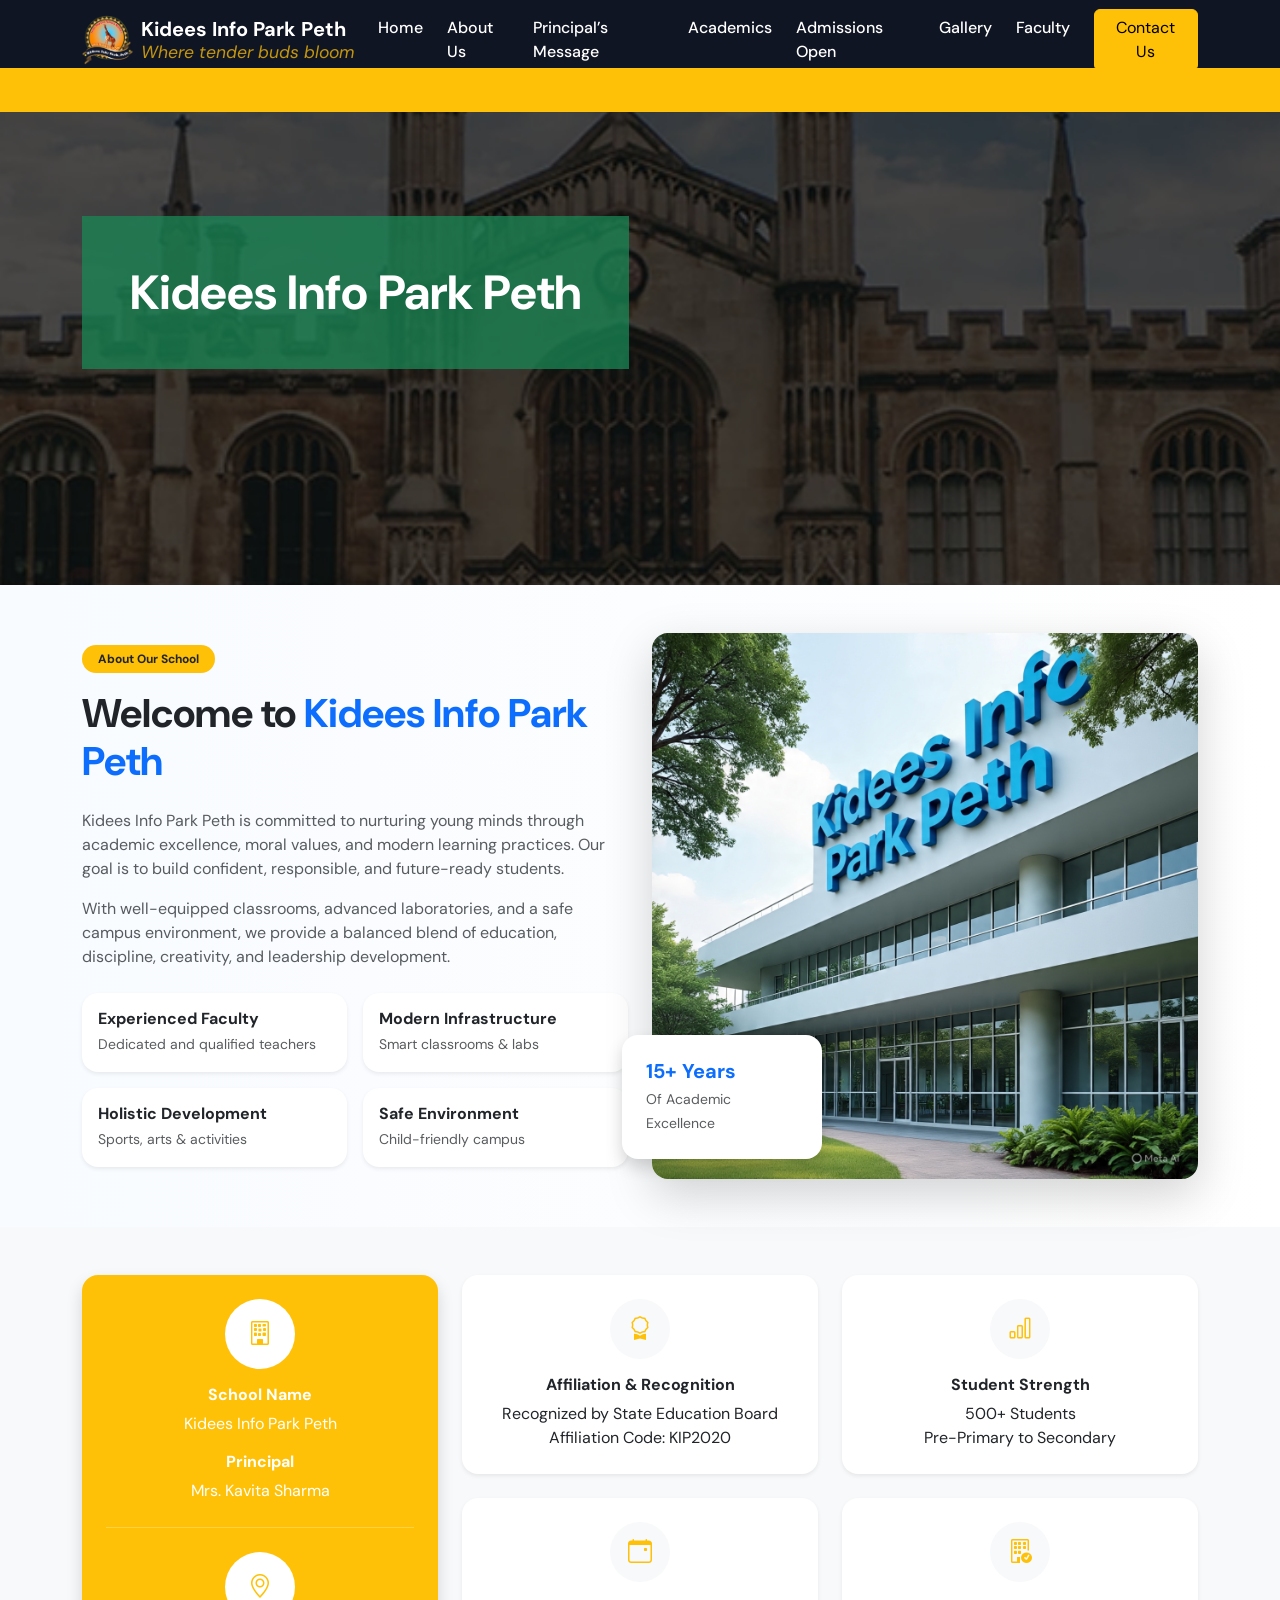
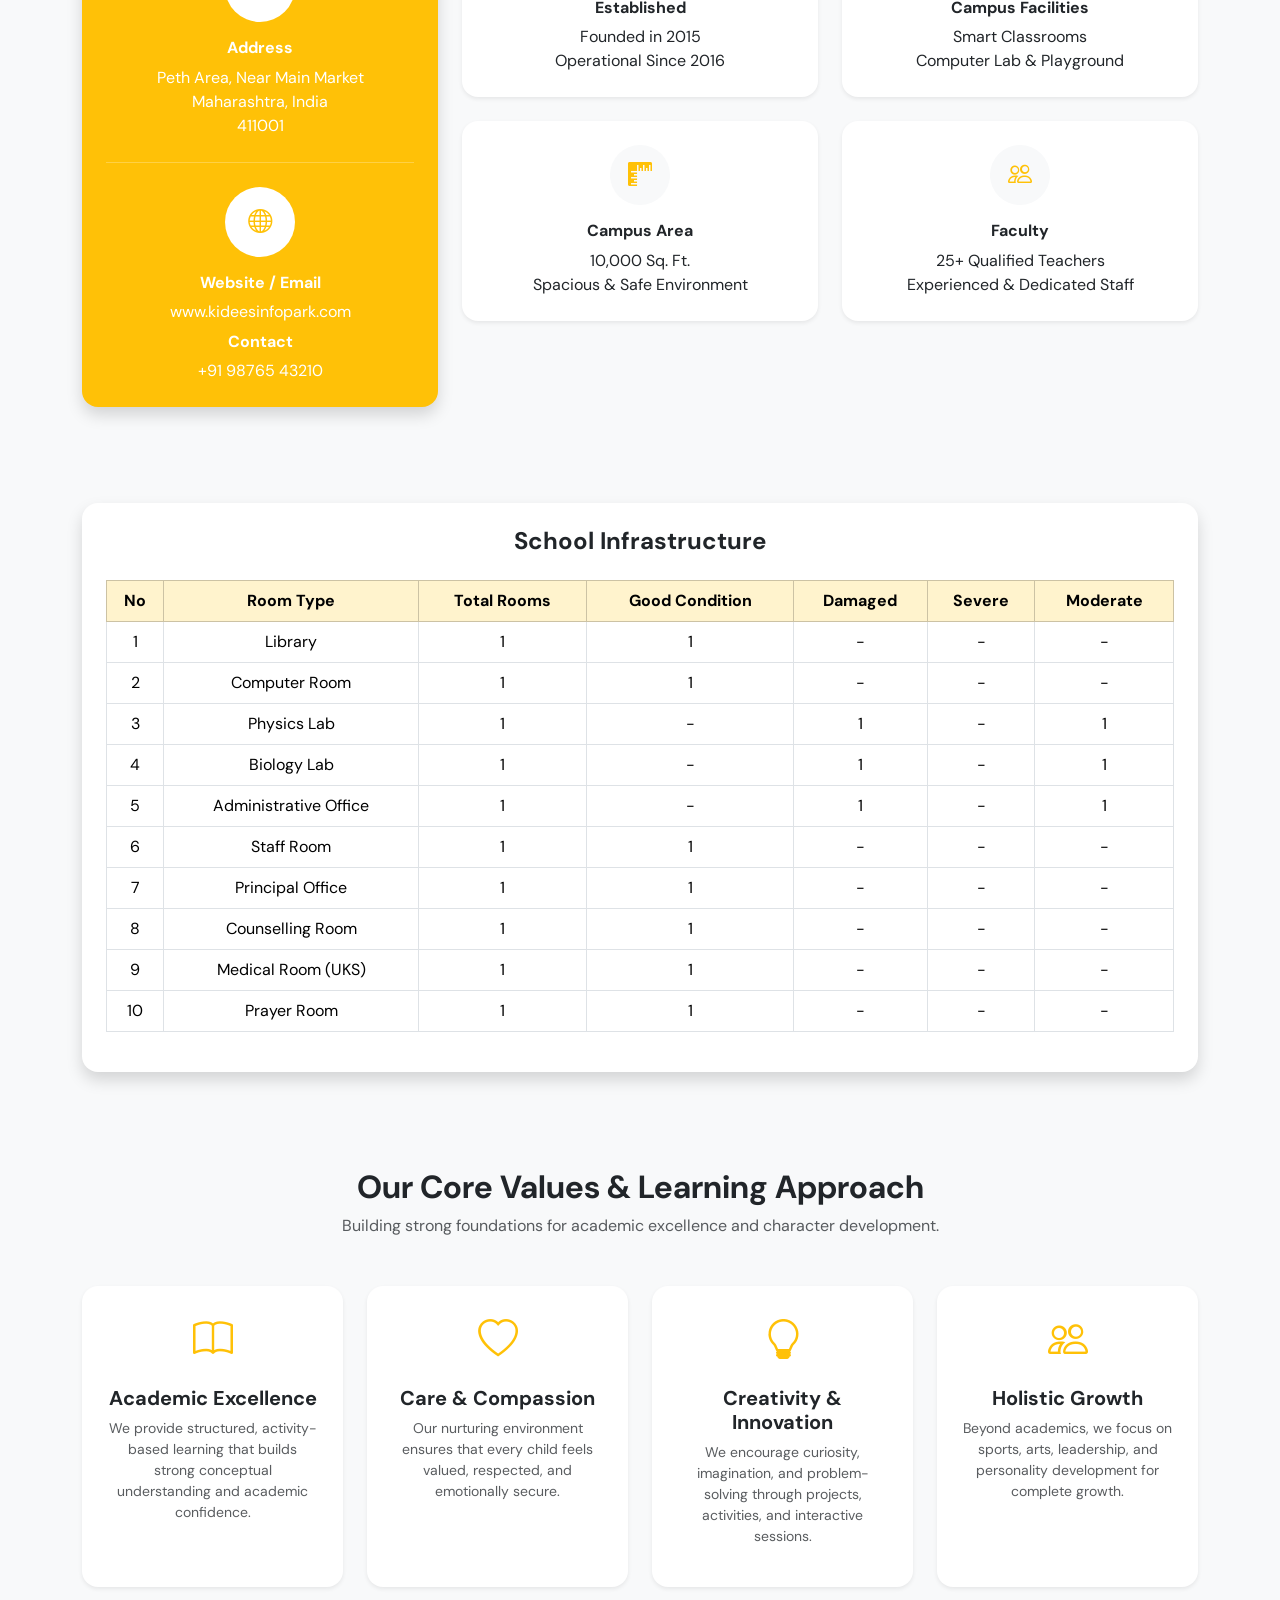
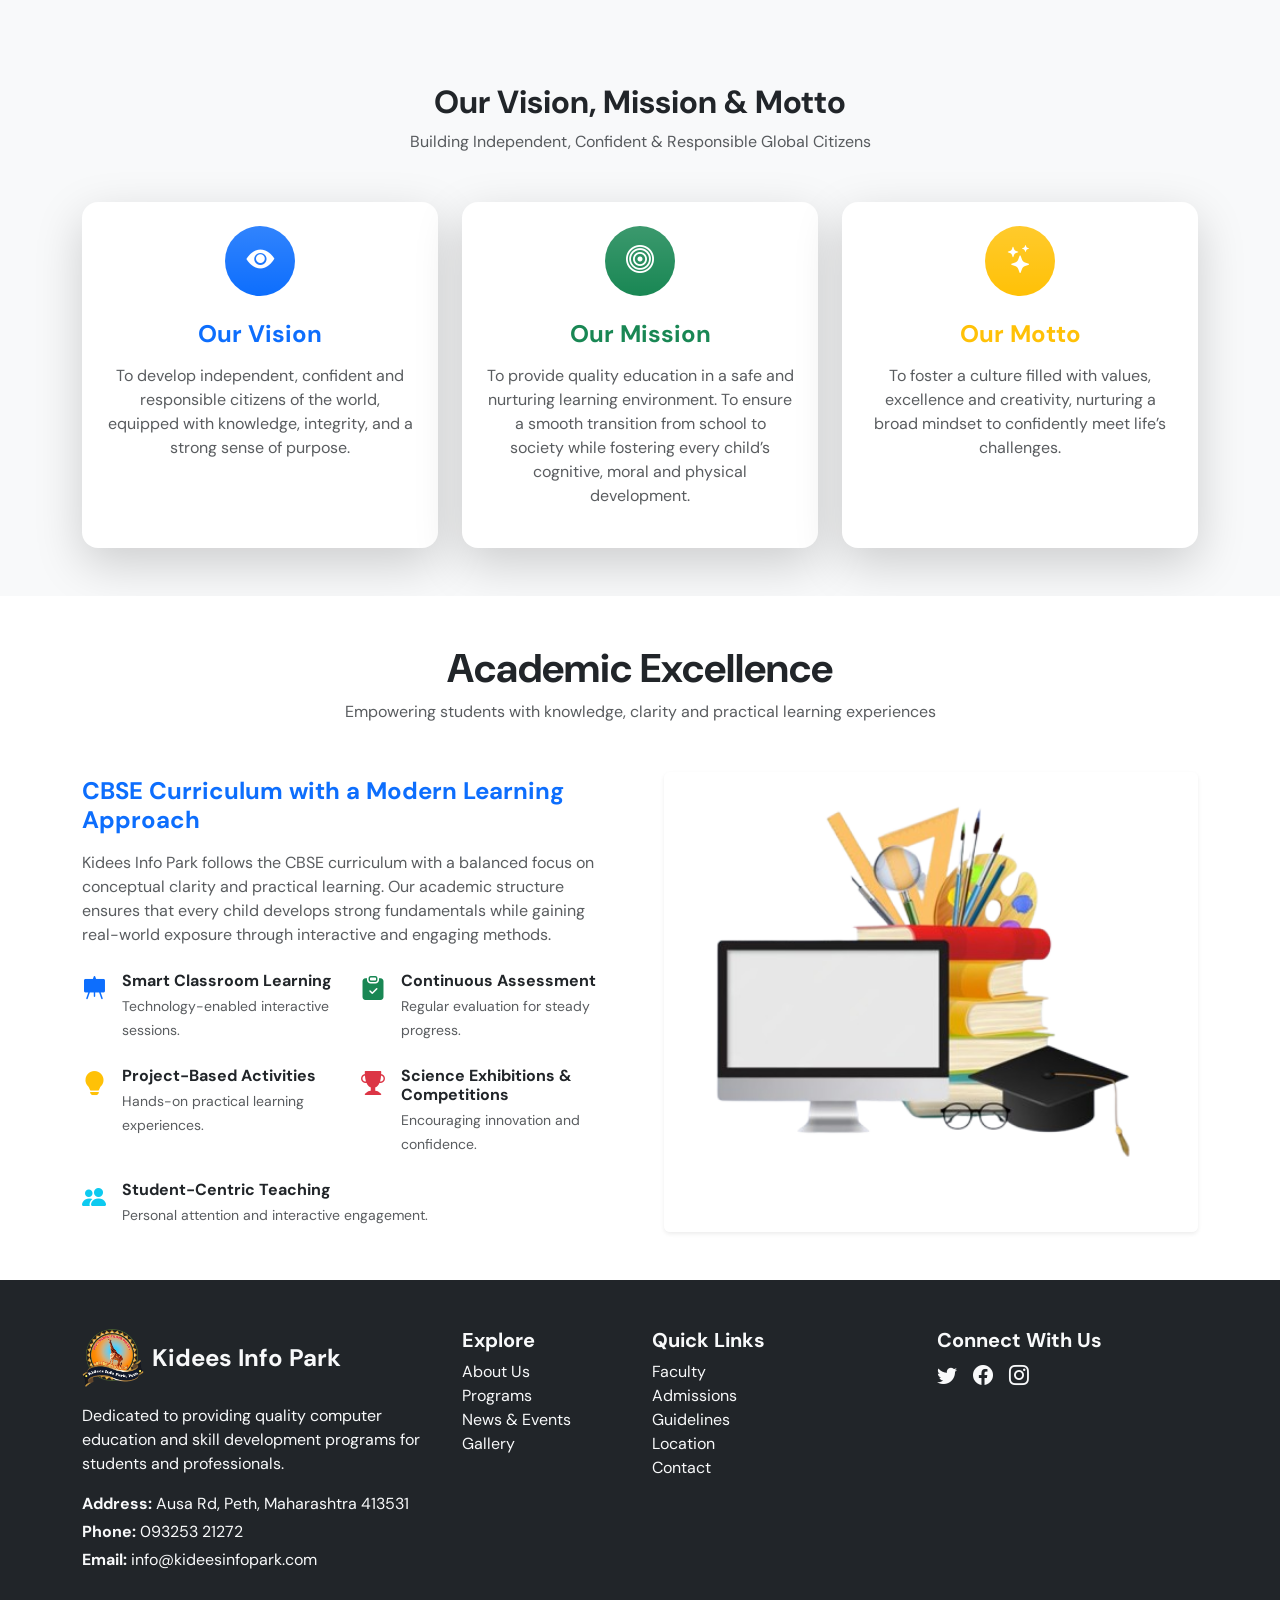
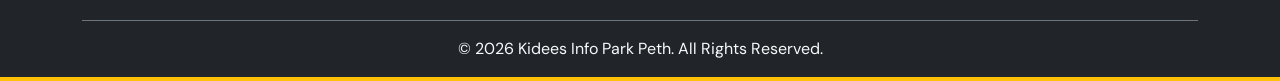
==== commit 7033b9e9: "ui update" ====
--- a/about-us.html
+++ b/about-us.html
@@ -650,35 +650,38 @@
     <!-- Academic Excellence Section Start -->
     <section class="py-5 bg-white" id="academic-excellence">
         <div class="container">
+
             <!-- Section Heading -->
-            <div class="text-center mb-5">
-                <h2 class="fw-bold">
-                    Academic Excellence</h2>
-                <p class="text-muted">
+            <div class="text-center mb-4 mb-md-5">
+                <h2 class="fw-bold display-6 display-md-5">
+                    Academic Excellence
+                </h2>
+                <p class="text-muted px-2 px-md-5 mx-auto" style="max-width: 700px;">
                     Empowering students with knowledge, clarity and practical learning experiences
                 </p>
             </div>
 
-
-            <div class="row align-items-center g-5">
+            <div class="row align-items-center g-4 g-lg-5">
 
                 <!-- Left Content -->
-                <div class="col-lg-6">
-                    <h4 class="fw-bold mb-3 text-primary">
+                <div class="col-12 col-lg-6 order-2 order-lg-1">
+
+                    <h4 class="fw-bold mb-3 text-primary text-center text-lg-start">
                         CBSE Curriculum with a Modern Learning Approach
                     </h4>
-                    <p class="text-muted mb-4">
+
+                    <p class="text-muted mb-4 text-center text-lg-start">
                         Kidees Info Park follows the CBSE curriculum with a balanced focus on
                         conceptual clarity and practical learning. Our academic structure ensures
                         that every child develops strong fundamentals while gaining real-world
                         exposure through interactive and engaging methods.
                     </p>
 
-                    <div class="row g-3">
-
-                        <div class="col-md-6">
+                    <div class="row g-4">
+
+                        <div class="col-12 col-md-6">
                             <div class="d-flex align-items-start">
-                                <i class="bi bi-easel-fill text-primary fs-4 me-3"></i>
+                                <i class="bi bi-easel-fill text-primary fs-4 me-3 flex-shrink-0"></i>
                                 <div>
                                     <h6 class="fw-bold mb-1">Smart Classroom Learning</h6>
                                     <small class="text-muted">Technology-enabled interactive sessions.</small>
@@ -686,9 +689,9 @@
                             </div>
                         </div>
 
-                        <div class="col-md-6">
+                        <div class="col-12 col-md-6">
                             <div class="d-flex align-items-start">
-                                <i class="bi bi-clipboard-check-fill text-success fs-4 me-3"></i>
+                                <i class="bi bi-clipboard-check-fill text-success fs-4 me-3 flex-shrink-0"></i>
                                 <div>
                                     <h6 class="fw-bold mb-1">Continuous Assessment</h6>
                                     <small class="text-muted">Regular evaluation for steady progress.</small>
@@ -696,9 +699,9 @@
                             </div>
                         </div>
 
-                        <div class="col-md-6">
+                        <div class="col-12 col-md-6">
                             <div class="d-flex align-items-start">
-                                <i class="bi bi-lightbulb-fill text-warning fs-4 me-3"></i>
+                                <i class="bi bi-lightbulb-fill text-warning fs-4 me-3 flex-shrink-0"></i>
                                 <div>
                                     <h6 class="fw-bold mb-1">Project-Based Activities</h6>
                                     <small class="text-muted">Hands-on practical learning experiences.</small>
@@ -706,9 +709,9 @@
                             </div>
                         </div>
 
-                        <div class="col-md-6">
+                        <div class="col-12 col-md-6">
                             <div class="d-flex align-items-start">
-                                <i class="bi bi-trophy-fill text-danger fs-4 me-3"></i>
+                                <i class="bi bi-trophy-fill text-danger fs-4 me-3 flex-shrink-0"></i>
                                 <div>
                                     <h6 class="fw-bold mb-1">Science Exhibitions & Competitions</h6>
                                     <small class="text-muted">Encouraging innovation and confidence.</small>
@@ -718,7 +721,7 @@
 
                         <div class="col-12">
                             <div class="d-flex align-items-start">
-                                <i class="bi bi-people-fill text-info fs-4 me-3"></i>
+                                <i class="bi bi-people-fill text-info fs-4 me-3 flex-shrink-0"></i>
                                 <div>
                                     <h6 class="fw-bold mb-1">Student-Centric Teaching</h6>
                                     <small class="text-muted">Personal attention and interactive engagement.</small>
@@ -730,9 +733,9 @@
                 </div>
 
                 <!-- Right Image -->
-                <div class="col-lg-6 text-center">
+                <div class="col-12 col-lg-6 order-1 order-lg-2 text-center mb-4 mb-lg-0">
                     <img src="./images/academic-excellence.png" alt="Academic Excellence at Kidees Info Park"
-                        class="img-fluid ">
+                        class="img-fluid w-100 rounded shadow-sm">
                 </div>
 
             </div>
--- a/style.css
+++ b/style.css
@@ -1087,4 +1087,136 @@
     .testimonial-title {
         font-size: 26px;
     }
+}
+
+/* Hero Section */
+.admission-hero {
+    background: linear-gradient(rgba(0, 0, 0, 0.65), rgba(0, 0, 0, 0.65)), url('images/admission-hero.jpg') center/cover no-repeat;
+    height: 85vh;
+    display: flex;
+    align-items: center;
+    color: #fff;
+}
+
+/* Premium Card Style */
+.admission-card {
+    border: none;
+    border-radius: 20px;
+    transition: 0.3s ease;
+}
+
+.admission-card:hover {
+    transform: translateY(-8px);
+    box-shadow: 0 15px 35px rgba(0, 0, 0, 0.15);
+}
+
+/* Section Title */
+.section-title {
+    font-weight: 700;
+    position: relative;
+    margin-bottom: 20px;
+}
+
+.section-title::after {
+    content: '';
+    width: 70px;
+    height: 3px;
+    background: #0d6efd;
+    display: block;
+    margin-top: 8px;
+}
+
+/* CTA Section */
+.cta-section {
+    background: linear-gradient(135deg, #002855, #00509e);
+    color: white;
+}
+
+/* Sidebar */
+.sidebar-wrapper {
+    background: #ffffff;
+    border-radius: 20px;
+    padding: 25px;
+    box-shadow: 0 0 25px rgba(0, 0, 0, 0.05);
+}
+
+.sidebar-link {
+    display: block;
+    padding: 14px 18px;
+    border-radius: 12px;
+    margin-bottom: 8px;
+    text-decoration: none;
+    color: #6c757d;
+    font-weight: 500;
+    transition: all .3s ease;
+}
+
+.sidebar-link:hover {
+    background: #f5e4dc;
+    color: #ff5722;
+}
+
+.sidebar-link.active {
+    background: #f5e4dc;
+    color: #ff5722;
+    font-weight: 600;
+}
+
+/* Main Content */
+.page-title {
+    font-weight: 700;
+    font-size: 42px;
+}
+
+.banner-box {
+    background: #e6d7d1;
+    border-radius: 20px;
+    padding: 25px 30px;
+    display: flex;
+    justify-content: space-between;
+    align-items: center;
+    flex-wrap: wrap;
+}
+
+.banner-text {
+    color: #ff5722;
+    font-weight: 600;
+    font-size: 20px;
+}
+
+.apply-btn {
+    background: #2d2f7f;
+    color: #fff;
+    padding: 12px 30px;
+    border-radius: 12px;
+    font-weight: 600;
+    border: none;
+}
+
+.apply-btn:hover {
+    background: #1f2160;
+}
+
+/* Content fade animation */
+.content-section {
+    animation: fadeIn .4s ease;
+}
+
+@keyframes fadeIn {
+    from {
+        opacity: 0;
+        transform: translateY(10px);
+    }
+
+    to {
+        opacity: 1;
+        transform: translateY(0);
+    }
+}
+
+/* Responsive */
+@media(max-width:991px) {
+    .page-title {
+        font-size: 32px;
+    }
 }
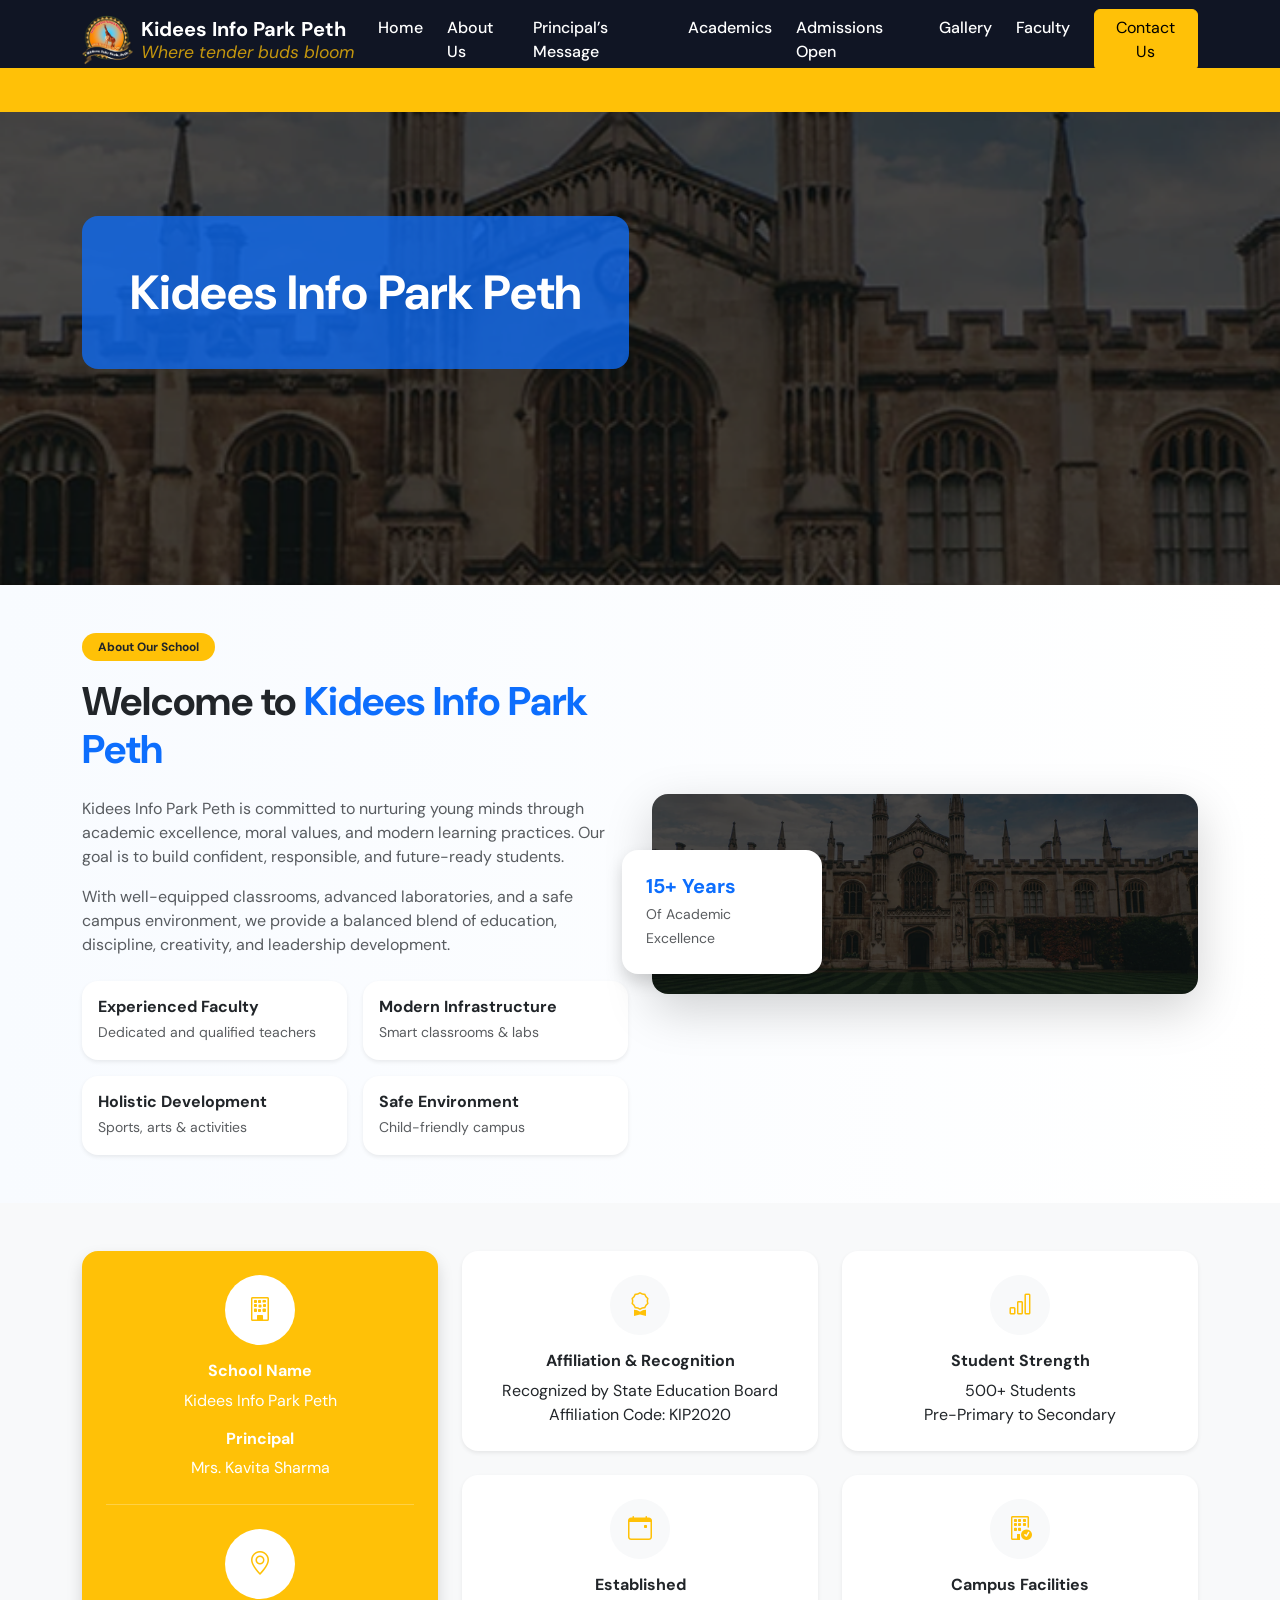
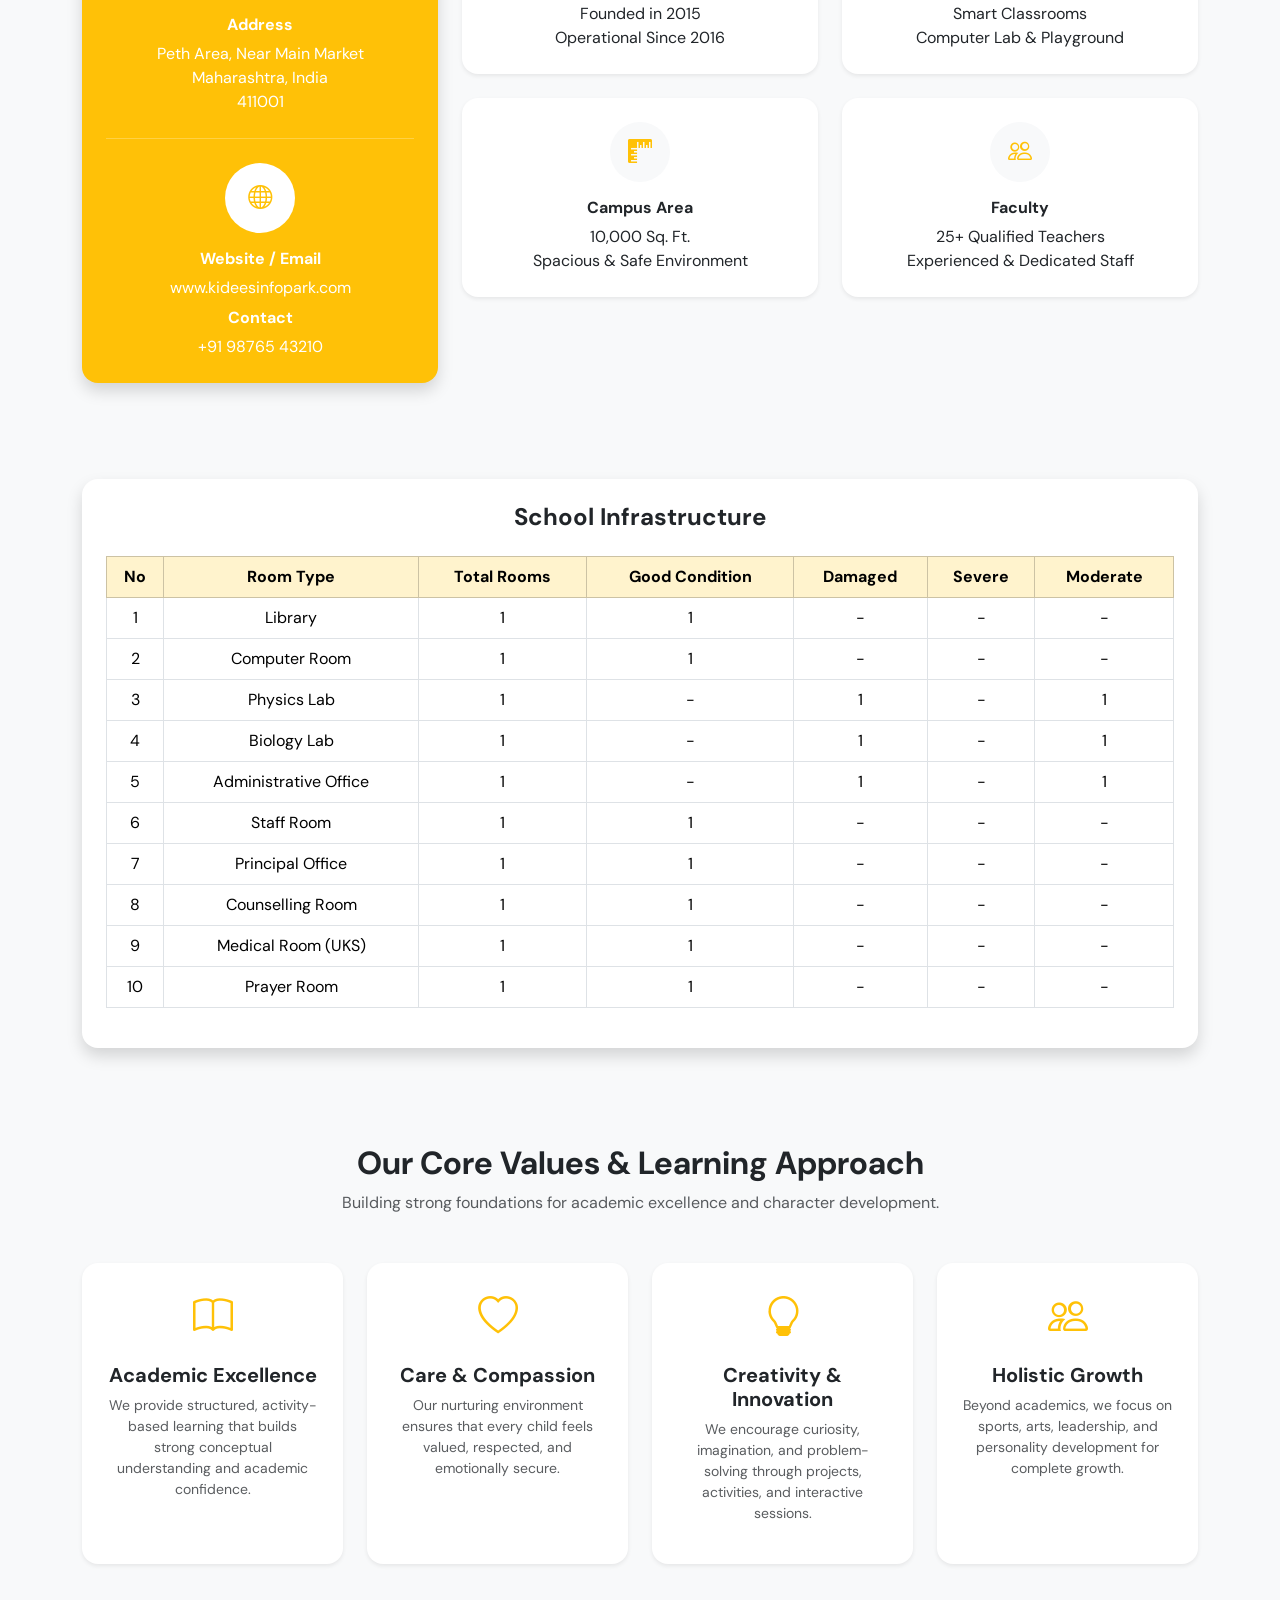
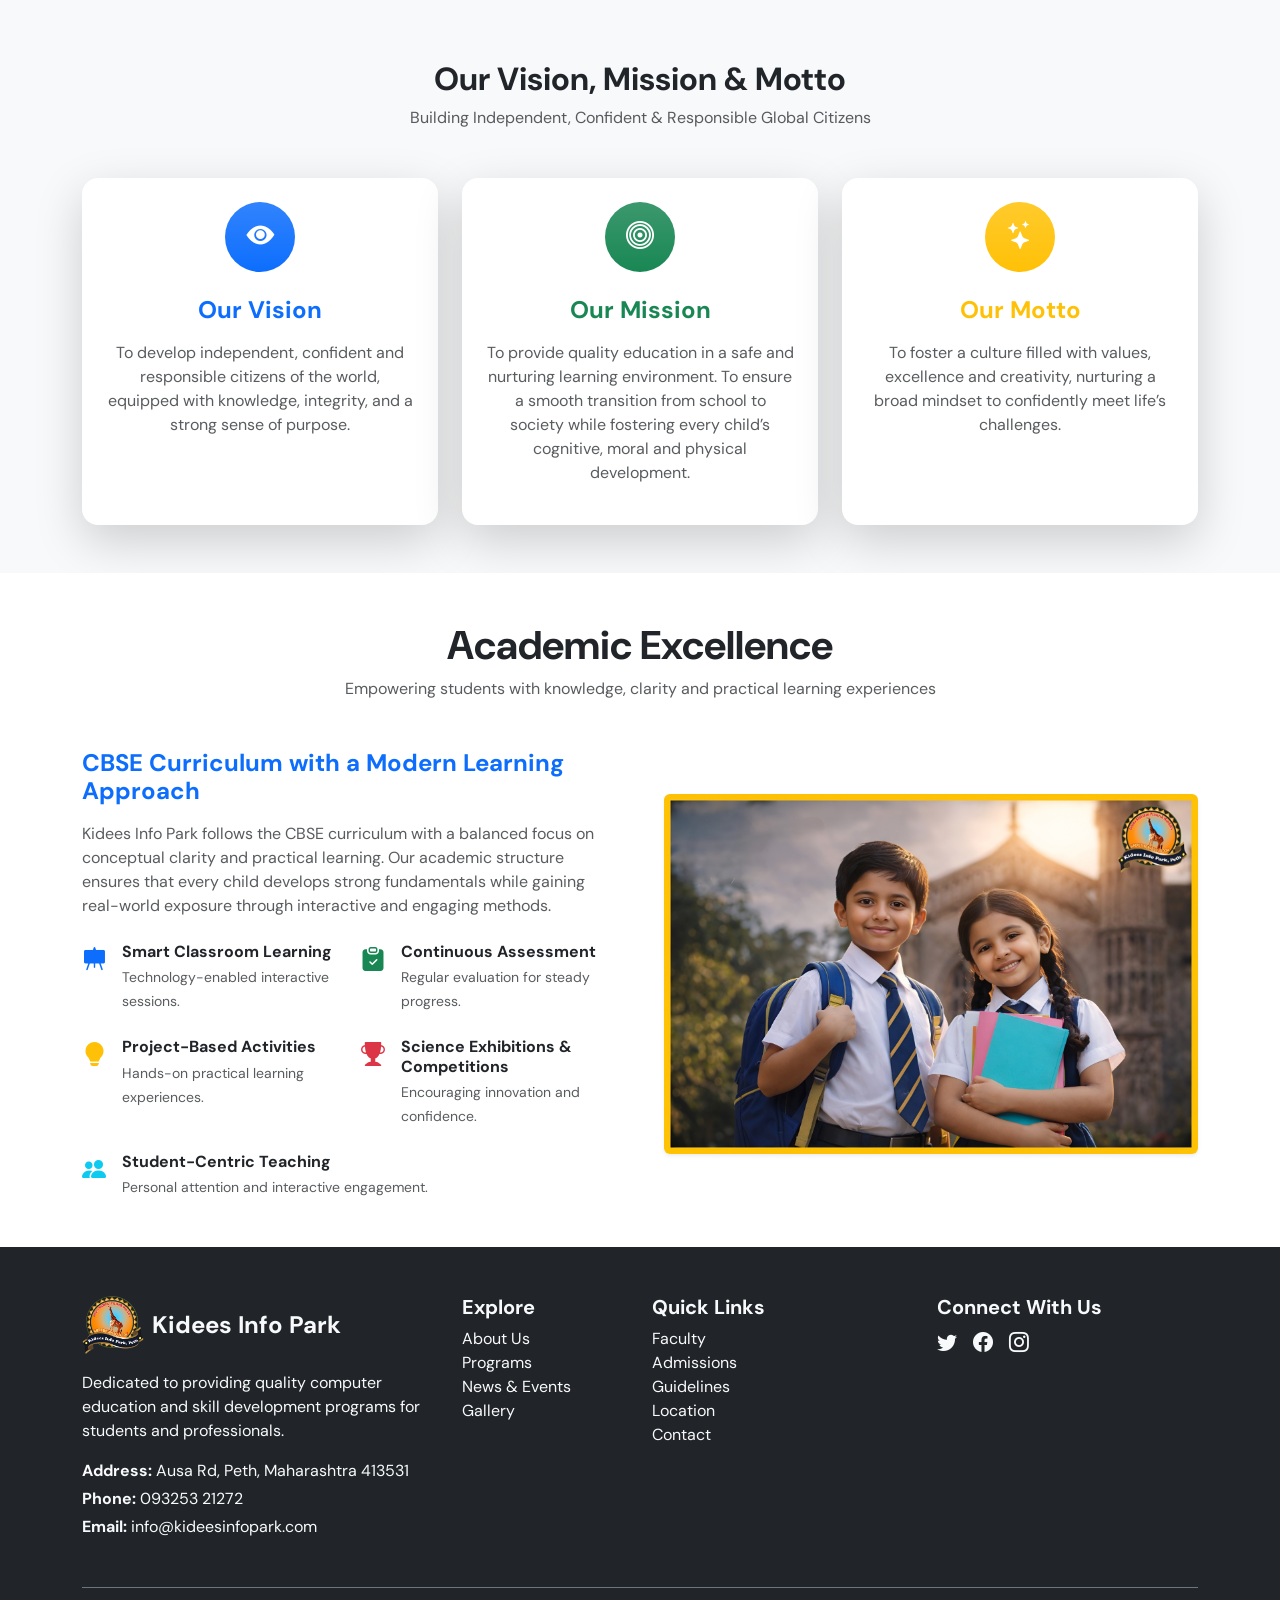
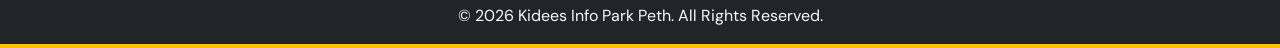
==== commit 3fa06a1b: "ui updated" ====
--- a/about-us.html
+++ b/about-us.html
@@ -127,7 +127,7 @@
         <div class="position-absolute top-0 start-0 w-100 h-100  opacity-50"></div>
 
         <div class="container position-relative">
-            <div class="bg-success bg-opacity-75 p-4 p-md-5 d-inline-block">
+            <div class="bg-primary rounded-4 bg-opacity-75 p-4 p-md-5 d-inline-block">
                 <h1 class="fw-bold mb-0 display-5 display-md-4">
                     Kidees Info Park Peth
                 </h1>
@@ -200,8 +200,7 @@
                 <div class="col-lg-6 position-relative">
 
                     <div class="image-wrapper position-relative">
-                        <img src="images/school-building.jpg" class="img-fluid rounded-4 shadow-lg"
-                            alt="Kidees Info Park Peth">
+                        <img src="images/school.png" class="img-fluid rounded-4 shadow-lg" alt="Kidees Info Park Peth">
 
                         <!-- Floating Card -->
                         <div class="floating-card shadow rounded-4 p-4 bg-white">
--- a/style.css
+++ b/style.css
@@ -4,7 +4,7 @@
 
 /* HERO SECTION */
 .hero-section {
-    background: url("./images/MaskGroup.png") center/cover no-repeat;
+    background: url("./images/school.png") center/cover no-repeat;
     min-height: 100vh;
     padding-top: 100px;
     /* for fixed navbar */
@@ -1219,4 +1219,133 @@
     .page-title {
         font-size: 32px;
     }
+}
+
+/* faculty-card  */
+
+
+.faculty-card {
+    position: relative;
+    overflow: hidden;
+    height: 100%;
+    cursor: pointer;
+}
+
+.faculty-card img {
+    height: 300px;
+    /* same height for all */
+    object-fit: cover;
+    width: 100%;
+    transition: 0.4s ease;
+}
+
+.faculty-card:hover img {
+    transform: scale(1.08);
+}
+
+.overlay {
+    position: absolute;
+    bottom: 0;
+    left: 0;
+    width: 100%;
+    height: 100%;
+    background: linear-gradient(to top, rgba(0, 0, 0, 0.85), rgba(0, 0, 0, 0.3));
+    color: #fff;
+    display: flex;
+    align-items: flex-end;
+    padding: 20px;
+    opacity: 0;
+    transition: 0.4s ease;
+}
+
+.faculty-card:hover .overlay {
+    opacity: 1;
+}
+
+.badge-exp {
+    position: absolute;
+    top: 15px;
+    right: 15px;
+}
+
+
+
+/* Gallery Card home*/
+/* Gallery Card */
+.home-gallery-card {
+    position: relative;
+    overflow: hidden;
+    cursor: pointer;
+}
+
+.home-gallery-card img {
+    width: 100%;
+    height: 250px;
+    object-fit: cover;
+    transition: 0.5s ease;
+}
+
+.home-gallery-card:hover img {
+    transform: scale(1.1);
+}
+
+.gallery-overlay {
+    position: absolute;
+    bottom: 0;
+    left: 0;
+    width: 100%;
+    padding: 20px;
+    background: linear-gradient(to top, rgba(13, 110, 253, 0.9), rgba(0, 0, 0, 0));
+    color: #fff;
+    opacity: 0;
+    transition: 0.4s ease;
+}
+
+.home-gallery-card:hover .gallery-overlay {
+    opacity: 1;
+}
+
+
+/* our facility homepage section */
+.facility-list li {
+    margin-bottom: 10px;
+    color: #444;
+}
+
+.facility-img {
+    width: 260px;
+    height: 260px;
+    border-radius: 50%;
+    overflow: hidden;
+    border: 8px solid #ffc107;
+    margin: 0 auto;
+}
+
+.facility-img img {
+    width: 100%;
+    height: 100%;
+    object-fit: cover;
+}
+
+.facility-img-top {
+    position: relative;
+    z-index: 2;
+}
+
+.facility-img-bottom {
+    position: relative;
+    margin-top: -60px;
+    border-color: #28a745;
+}
+
+/* Mobile Responsive */
+@media (max-width: 768px) {
+    .facility-img {
+        width: 200px;
+        height: 200px;
+    }
+
+    .facility-img-bottom {
+        margin-top: 20px;
+    }
 }
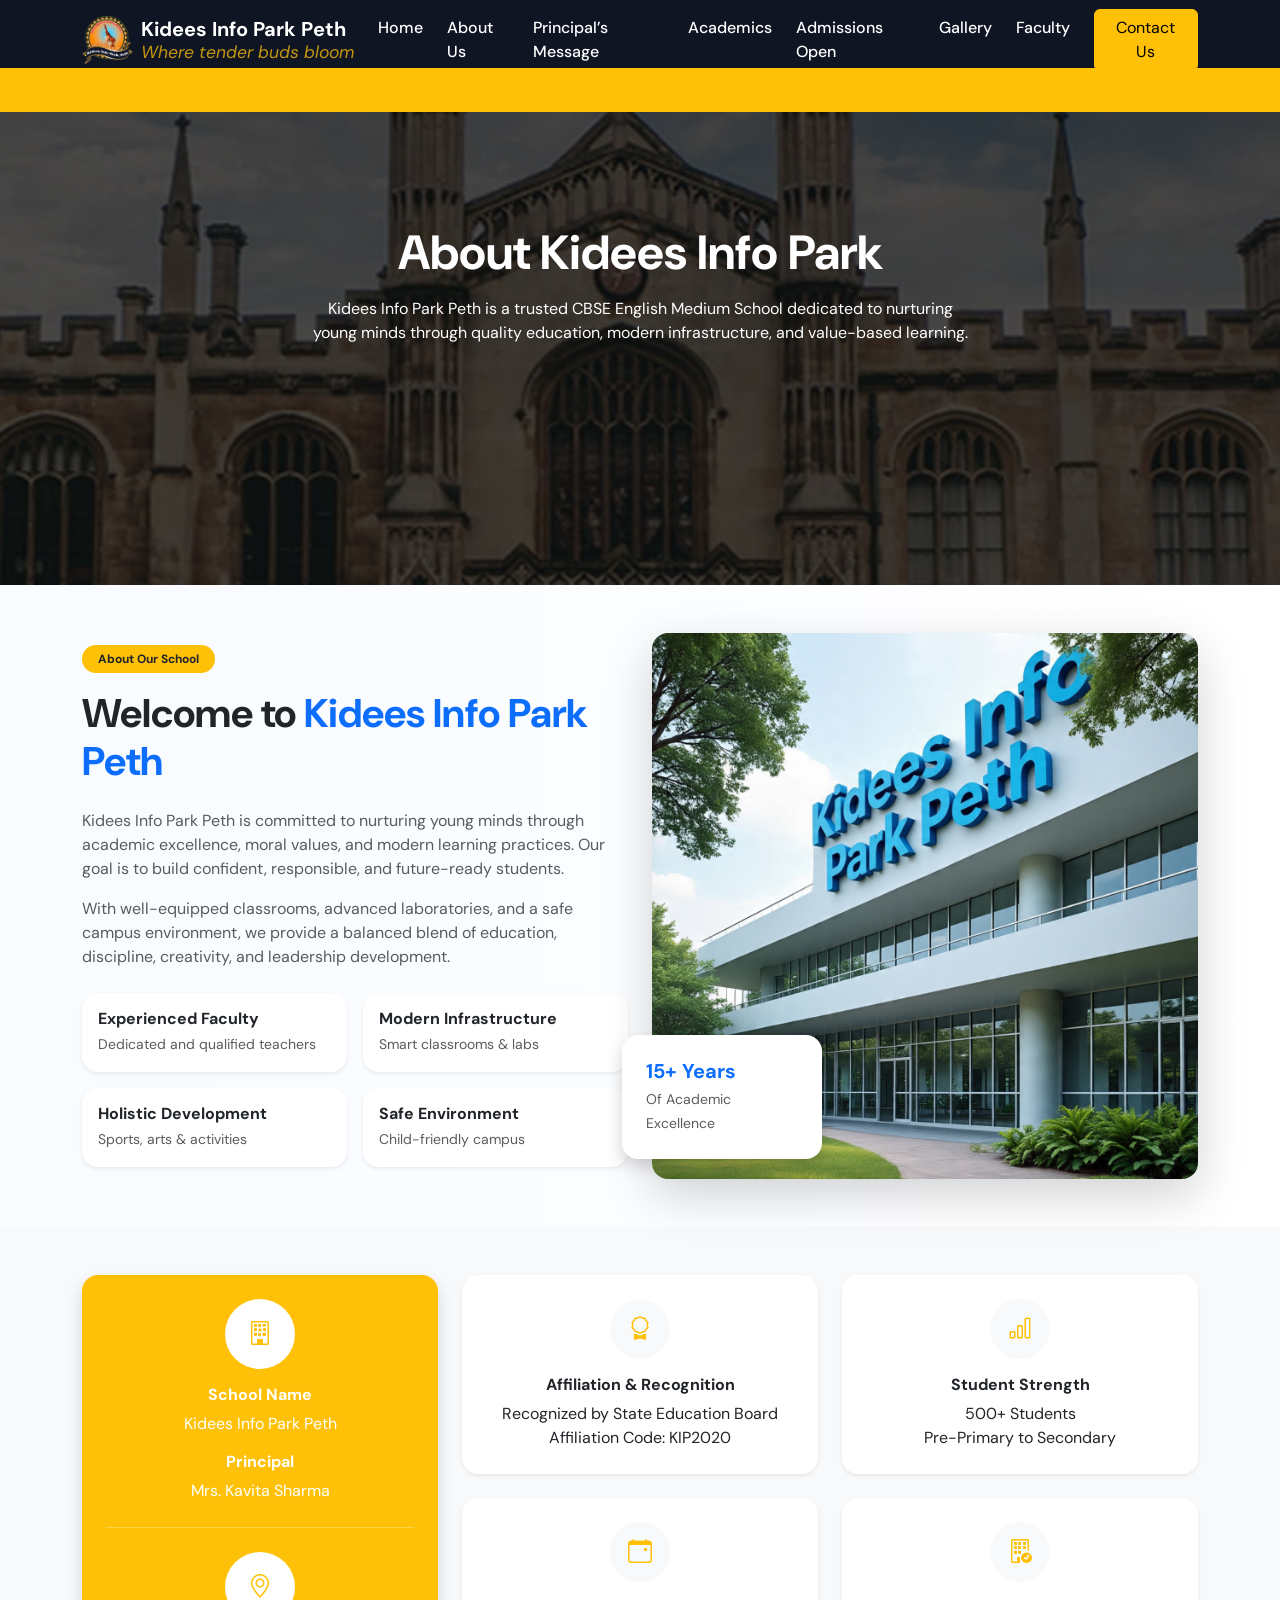
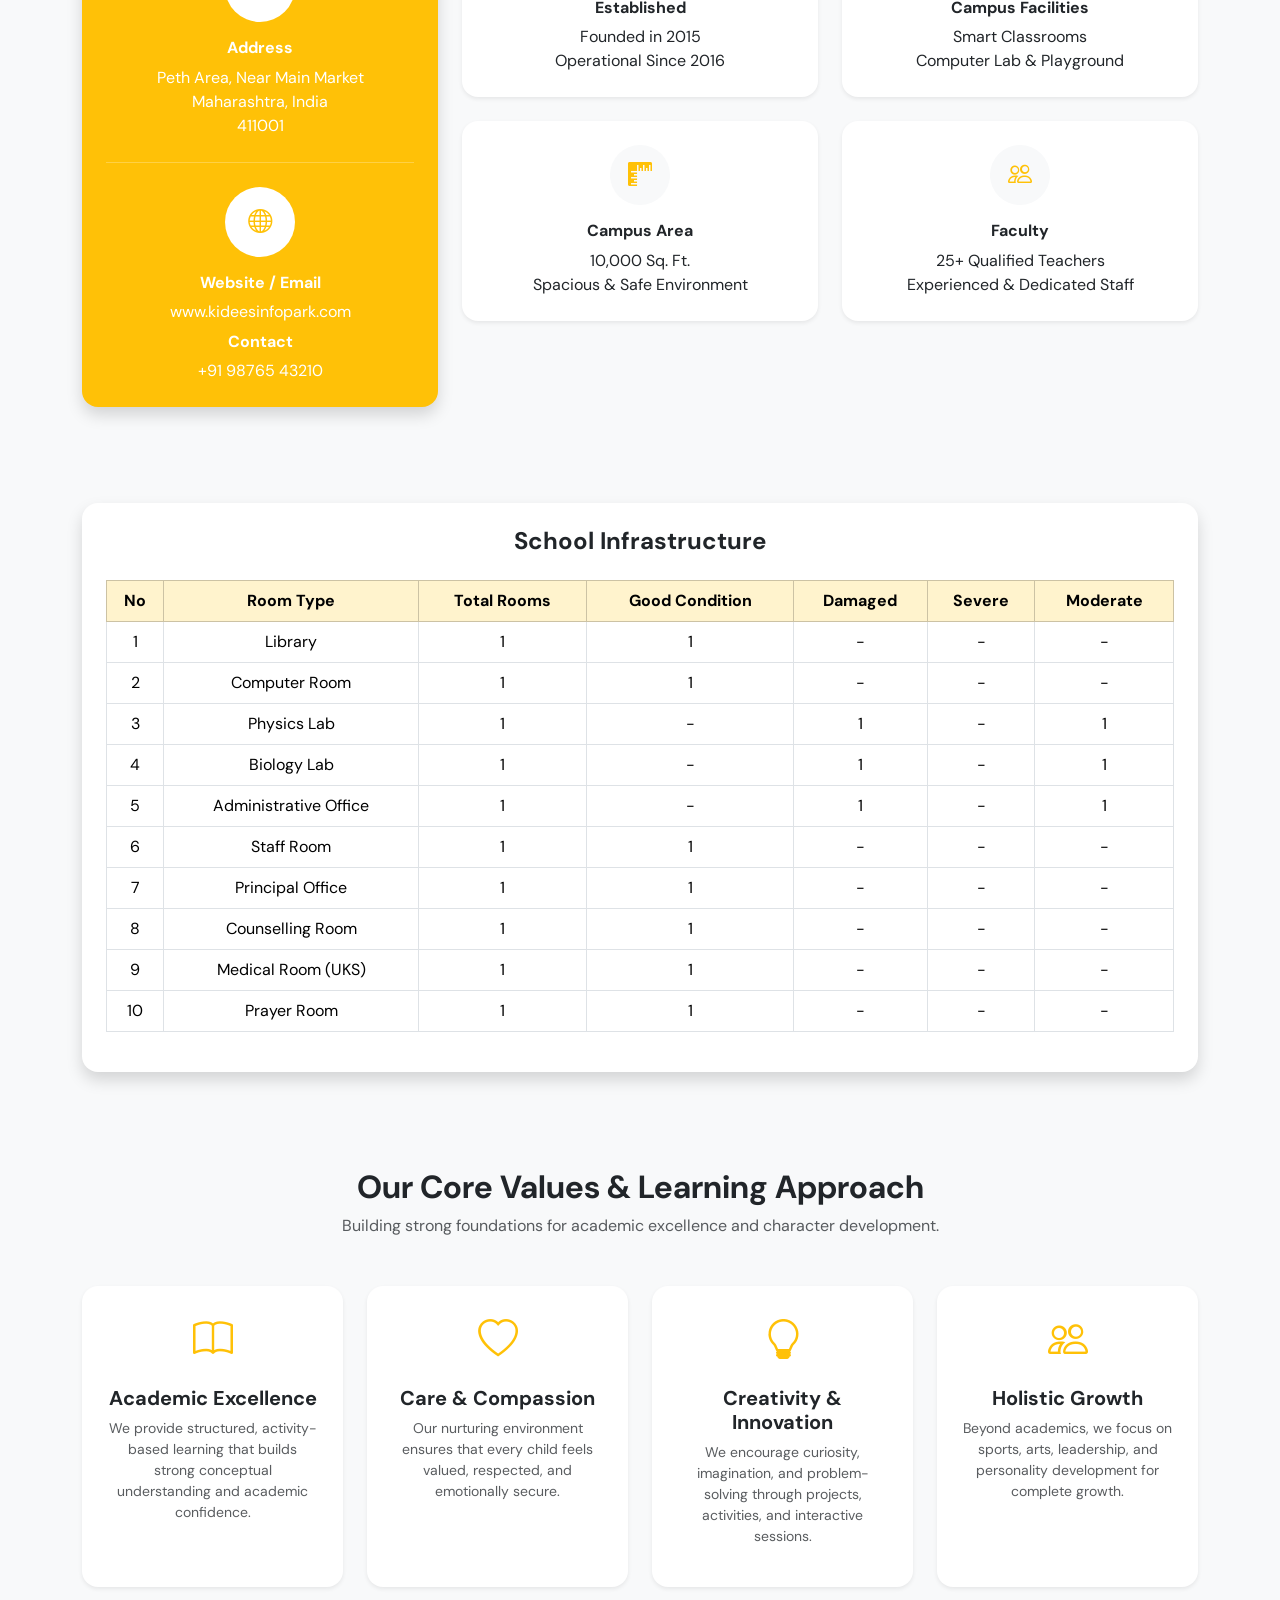
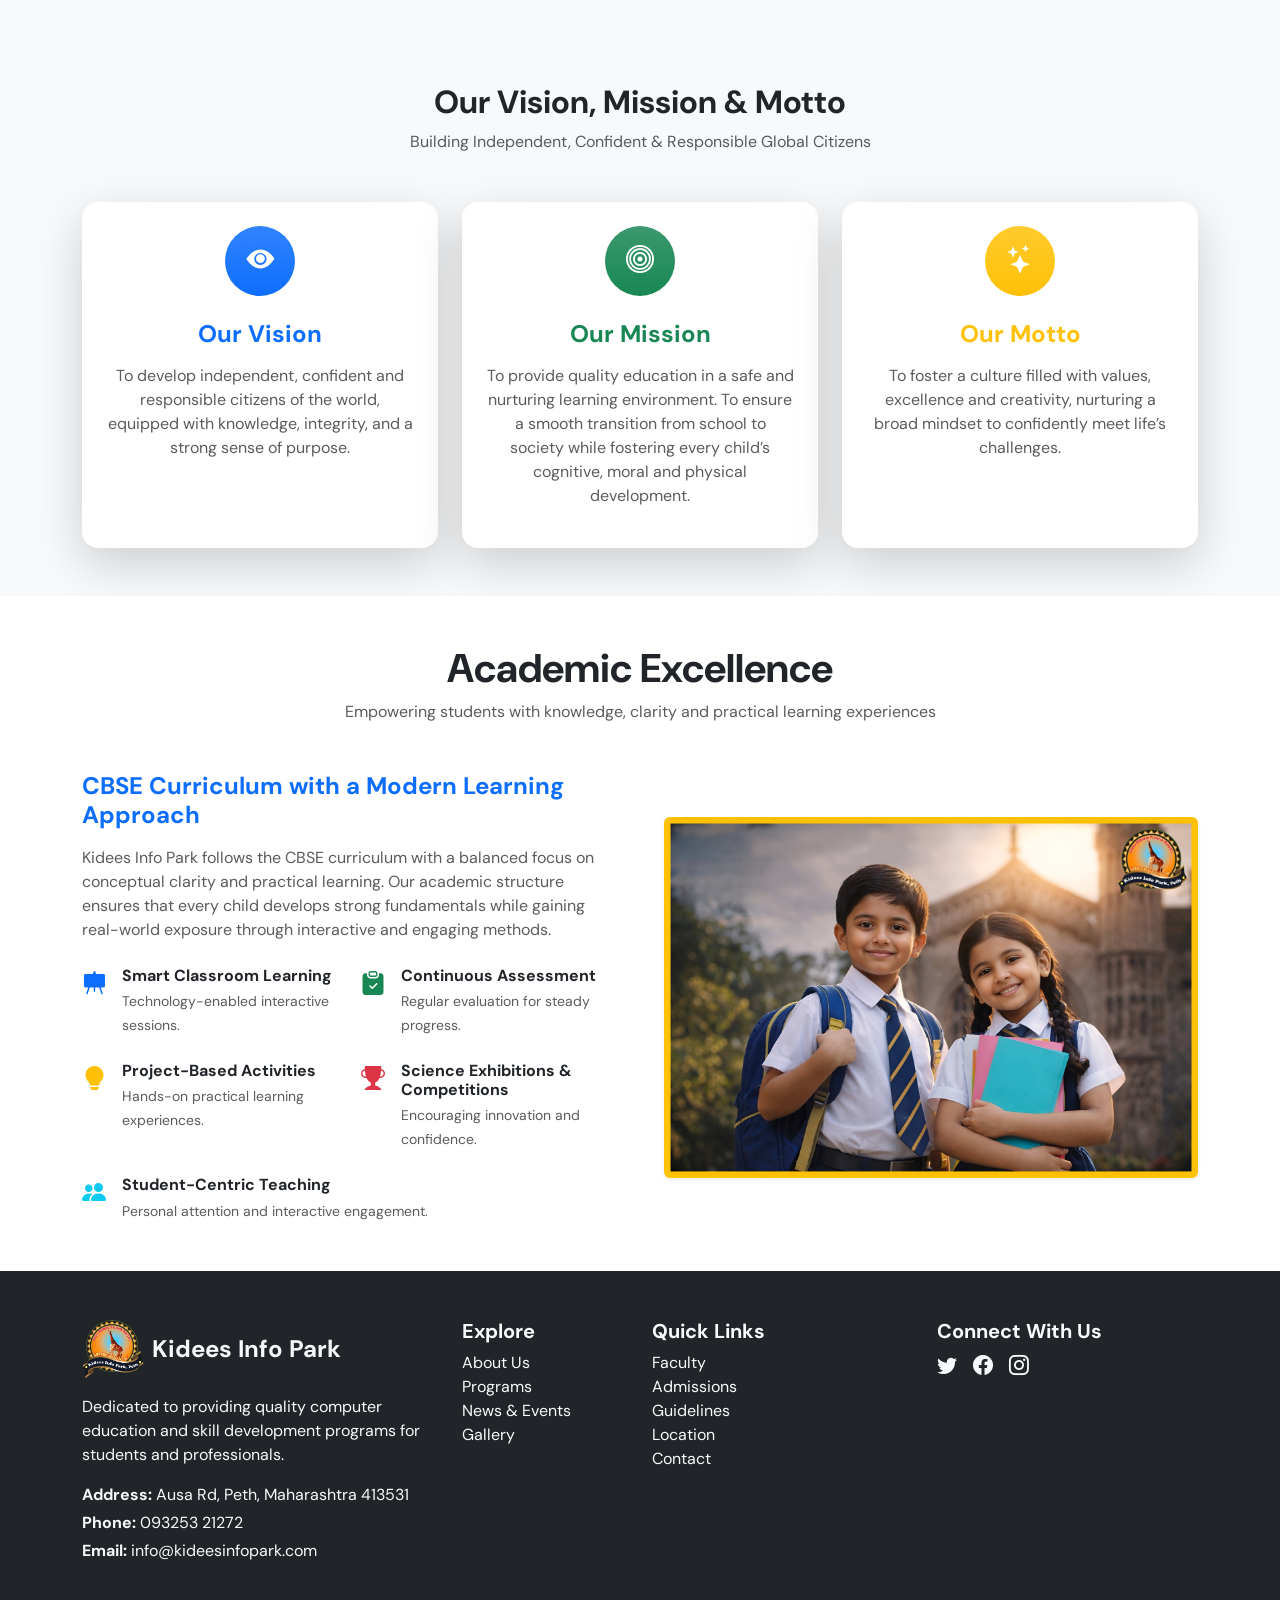
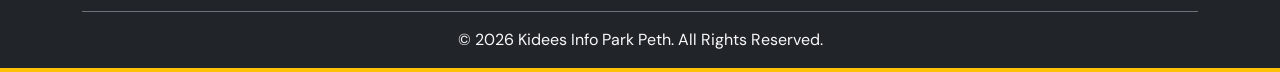
==== commit d9f6586f: "ui updated" ====
--- a/about-us.html
+++ b/about-us.html
@@ -126,11 +126,16 @@
         <!-- Dark Overlay -->
         <div class="position-absolute top-0 start-0 w-100 h-100  opacity-50"></div>
 
-        <div class="container position-relative">
-            <div class="bg-primary rounded-4 bg-opacity-75 p-4 p-md-5 d-inline-block">
-                <h1 class="fw-bold mb-0 display-5 display-md-4">
-                    Kidees Info Park Peth
+        <div class="container text-center  position-relative">
+            <div class="  rounded-4 bg-opacity-75 p-4 p-md-5 d-inline-block">
+                <h1 class="fw-bold mb-3 display-5 display-md-4">
+                    About Kidees Info Park
                 </h1>
+                <p class="">
+                    Kidees Info Park Peth is a trusted CBSE English Medium School dedicated to
+                    nurturing<br> young minds through quality education, modern infrastructure,
+                    and value-based learning.
+                </p>
             </div>
         </div>
 
@@ -200,7 +205,8 @@
                 <div class="col-lg-6 position-relative">
 
                     <div class="image-wrapper position-relative">
-                        <img src="images/school.png" class="img-fluid rounded-4 shadow-lg" alt="Kidees Info Park Peth">
+                        <img src="images/school-building.jpg" class="img-fluid rounded-4 shadow-lg"
+                            alt="Kidees Info Park Peth">
 
                         <!-- Floating Card -->
                         <div class="floating-card shadow rounded-4 p-4 bg-white">
@@ -362,34 +368,6 @@
 
     <section class="py-5 bg-light">
         <div class="container">
-
-            <!-- Section Heading -->
-            <!-- <div class="text-center mb-5">
-                <h2 class="fw-bold">About Kidees Info Park Peth</h2>
-                <p class="text-muted">
-                    Nurturing Young Minds with Quality Education, Modern Infrastructure and Holistic Development.
-                </p>
-            </div> -->
-
-            <!-- About Content -->
-            <!-- <div class="row align-items-center mb-5">
-                <div class="col-lg-6 mb-4 mb-lg-0">
-                    <img src="images/school-building.jpg" class="img-fluid rounded shadow" alt="Kidees Info Park Peth">
-                </div>
-                <div class="col-lg-6">
-                    <h4 class="fw-bold mb-3">Our Commitment to Excellence</h4>
-                    <p>
-                        Kidees Info Park Peth is committed to providing a strong academic foundation
-                        along with character building and value-based education. The school follows
-                        a student-centered approach that encourages creativity, critical thinking,
-                        and overall personality development.
-                    </p>
-                    <p>
-                        With well-equipped classrooms, laboratories, and activity rooms,
-                        we ensure that every child receives a safe and inspiring learning environment.
-                    </p>
-                </div>
-            </div> -->
 
             <!-- Infrastructure Table -->
             <div class="card shadow border-0 rounded-4">
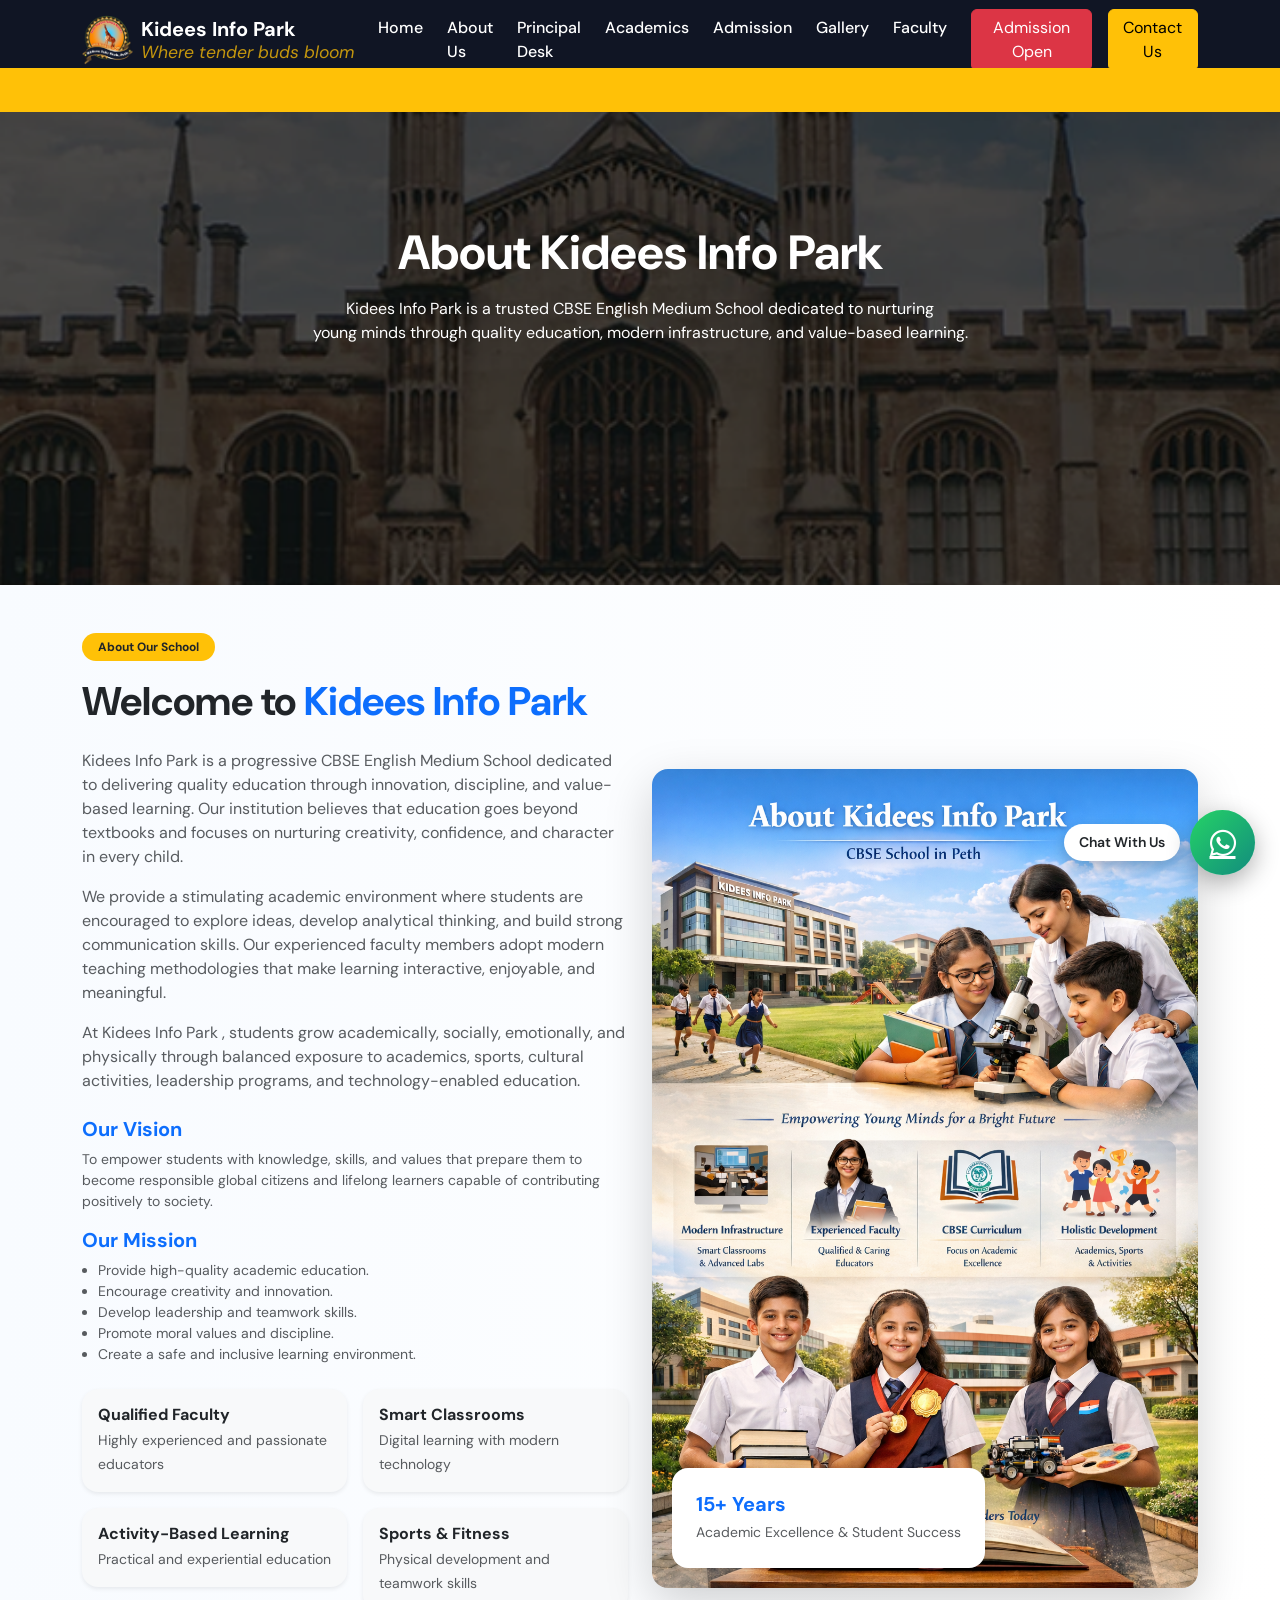
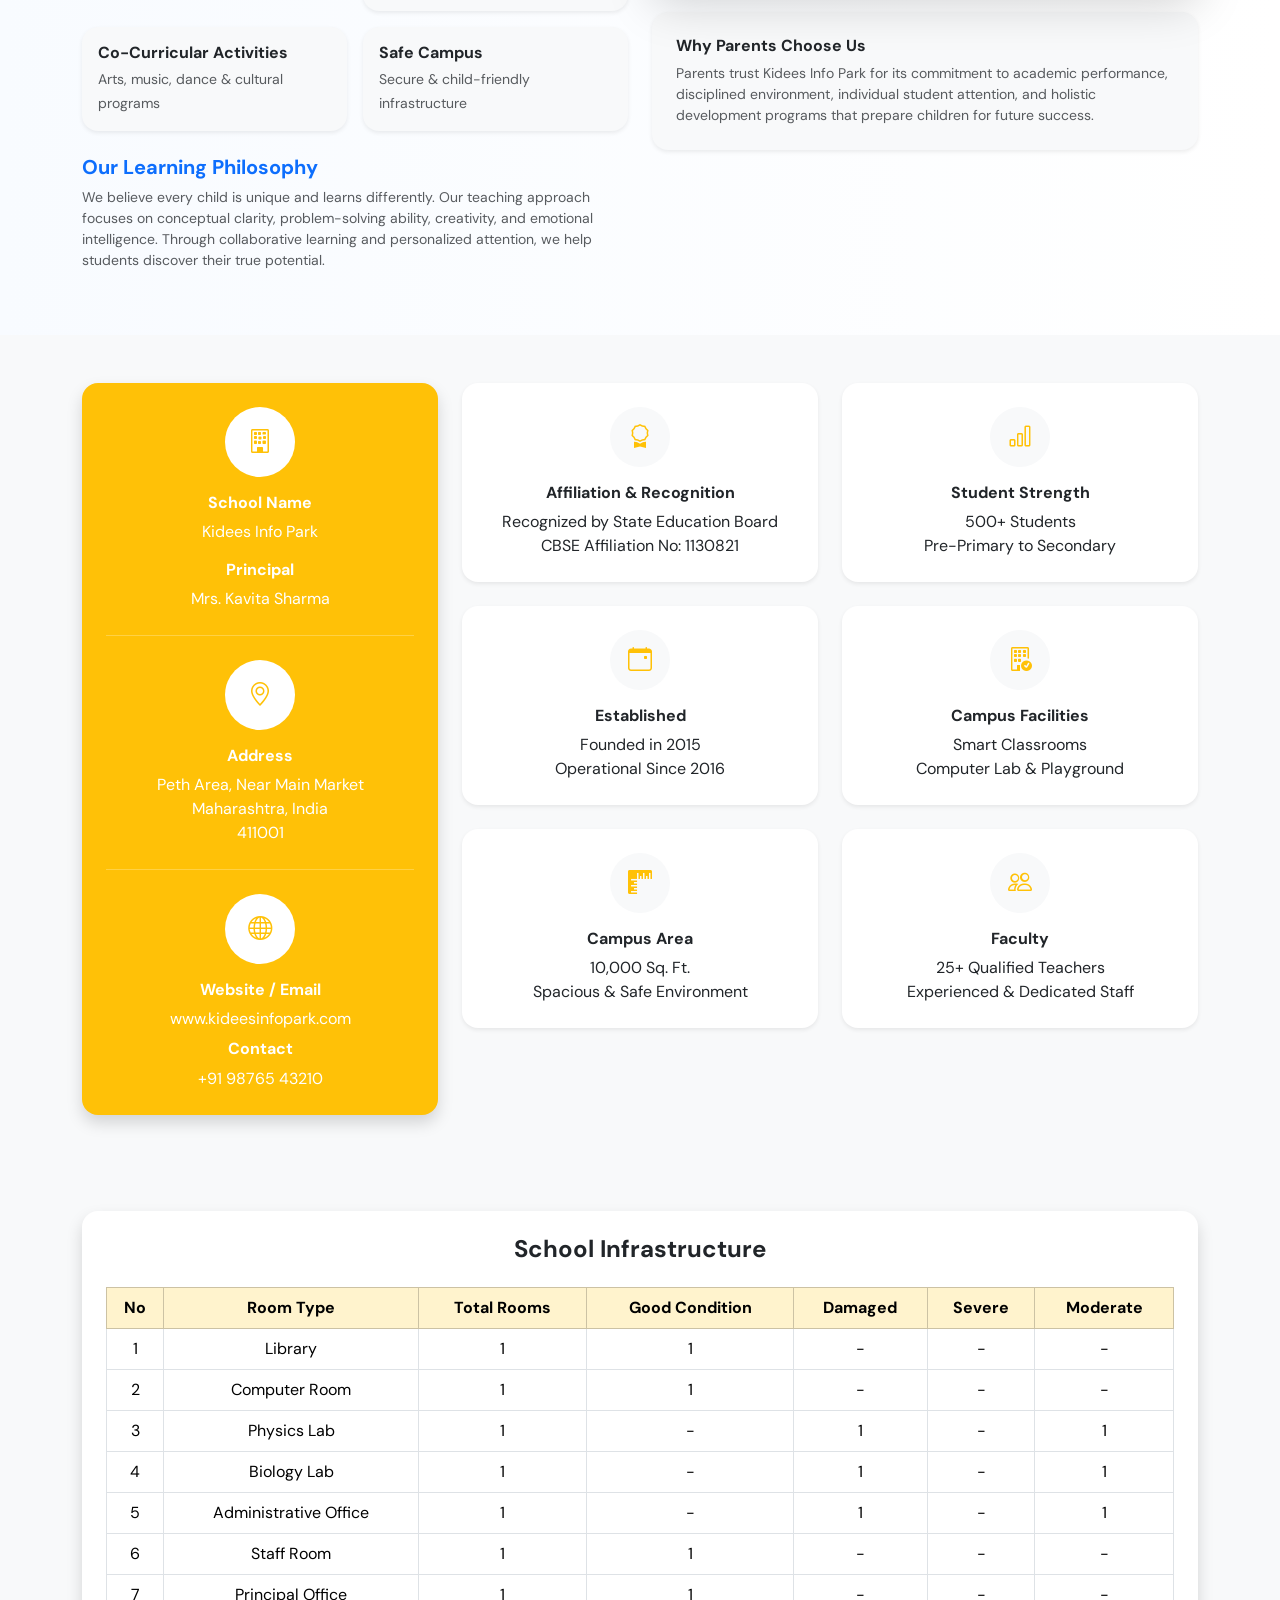
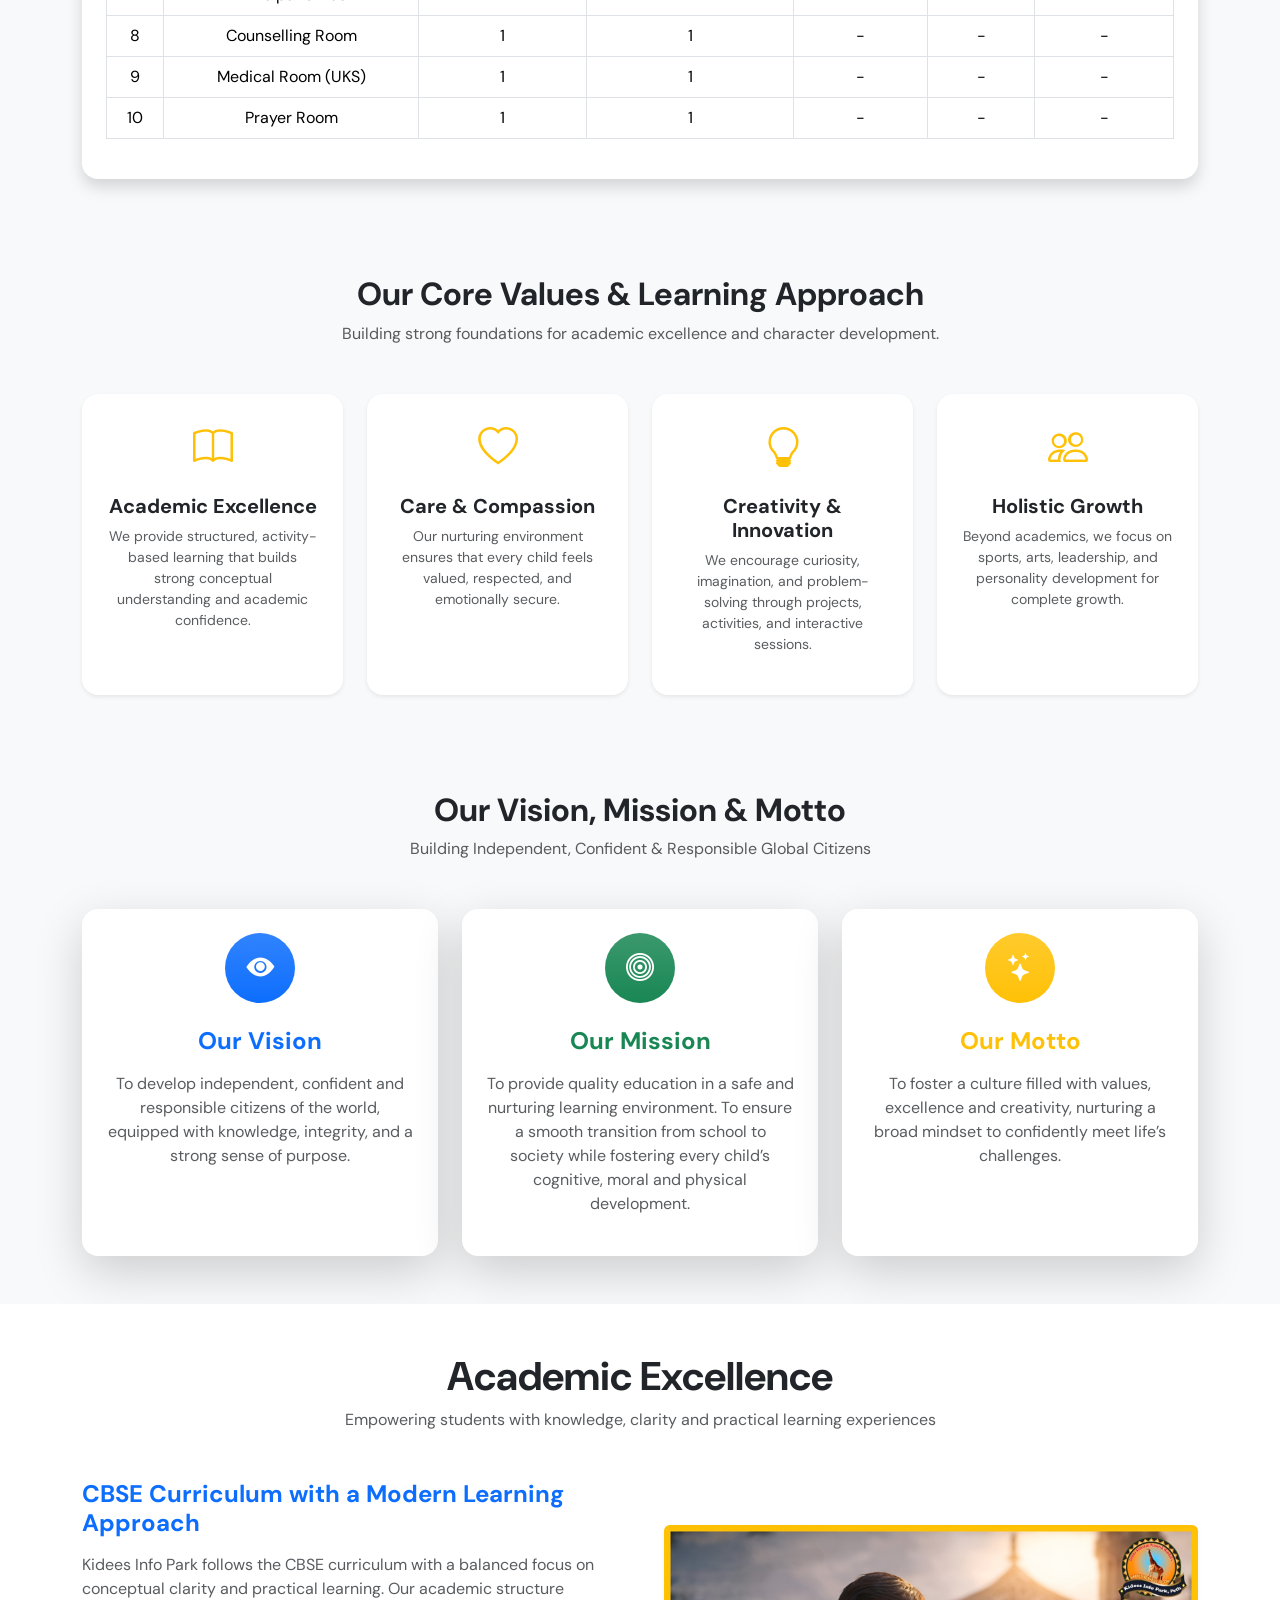
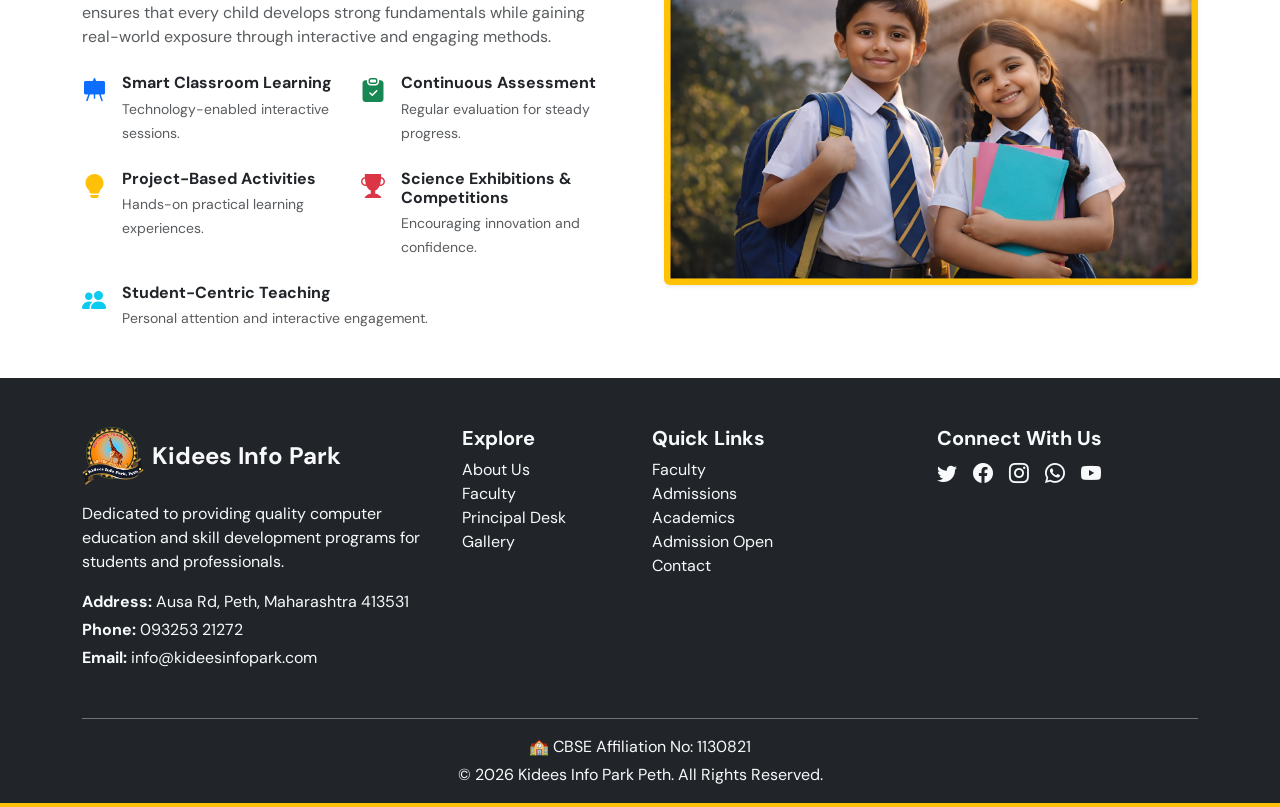
==== commit 02020fba: "ui updated" ====
--- a/about-us.html
+++ b/about-us.html
@@ -4,9 +4,35 @@
 <head>
     <meta charset="UTF-8">
     <meta name="viewport" content="width=device-width, initial-scale=1.0">
-    <title>Kidees Info Park Peth | Where Tender Buds Bloom</title>
-
+
+    <!-- Primary SEO -->
+    <title>About Kidees Info Park Peth | CBSE School in Latur</title>
+    <meta name="description"
+        content="Learn about Kidees Info Park Peth, a reputed CBSE English Medium School in Latur dedicated to holistic education, academic excellence, modern infrastructure, experienced faculty and student-centered learning from Pre-Primary to Grade X.">
+    <meta name="robots" content="index, follow">
+    <meta name="author" content="Kidees Info Park Peth">
+
+    <!-- Canonical URL (Replace with real domain) -->
+    <link rel="canonical" href="https://yourdomain.com/about.html">
+
+    <!-- Favicon -->
     <link rel="icon" type="image/png" sizes="32x32" href="./images/favicon.png">
+
+    <!-- Open Graph (Facebook, WhatsApp, LinkedIn) -->
+    <meta property="og:title" content="About Kidees Info Park Peth | CBSE School in Latur">
+    <meta property="og:description"
+        content="Discover the vision, mission and values of Kidees Info Park Peth, providing quality CBSE education with holistic development and joyful learning environment in Latur.">
+    <meta property="og:image" content="https://yourdomain.com/images/og-image.jpg">
+    <meta property="og:url" content="https://yourdomain.com/about.html">
+    <meta property="og:type" content="website">
+    <meta property="og:site_name" content="Kidees Info Park Peth">
+
+    <!-- Twitter Card -->
+    <meta name="twitter:card" content="summary_large_image">
+    <meta name="twitter:title" content="About Kidees Info Park Peth | CBSE English Medium School">
+    <meta name="twitter:description"
+        content="Explore our commitment to academic excellence, character building, sports, values and holistic development from Pre-Primary to Grade X.">
+    <meta name="twitter:image" content="https://yourdomain.com/images/og-image.jpg">
 
     <!-- Bootstrap -->
     <link href="https://cdn.jsdelivr.net/npm/bootstrap@5.3.3/dist/css/bootstrap.min.css" rel="stylesheet">
@@ -16,13 +42,12 @@
 
     <!-- Google Font -->
     <link href="https://fonts.googleapis.com/css2?family=DM+Sans:wght@400;500;700&display=swap" rel="stylesheet">
-    <!-- Bootstrap Icons CSS -->
+
+    <!-- Bootstrap Icons -->
     <link rel="stylesheet" href="https://cdn.jsdelivr.net/npm/bootstrap-icons@1.11.1/font/bootstrap-icons.css">
-
 
     <!-- Custom CSS -->
     <link rel="stylesheet" href="style.css">
-
 </head>
 
 <body>
@@ -33,14 +58,15 @@
 
             <div class="container">
 
-                <a class="navbar-brand d-flex align-items-center gap-2 fw-bold text-white" href="#">
+                <a class="navbar-brand d-flex align-items-center gap-2 fw-bold text-white" href="./index.html">
                     <img src="./images/kideesinfoparkpeth.png" alt="School Logo" height="45">
 
                     <div class="d-flex flex-column lh-sm">
-                        <span>Kidees Info Park Peth</span>
+                        <span>Kidees Info Park </span>
                         <small class="fw-normal fst-italic text-warning opacity-75">
                             Where tender buds bloom
                         </small>
+
                     </div>
                 </a>
 
@@ -66,9 +92,12 @@
                         </li>
 
                         <li class="nav-item">
-                            <a class="nav-link" href="./principals-message.html">Principal’s Message</a>
+                            <a class="nav-link" href="./principal-desk.html">Principal Desk</a>
                         </li>
-
+                        <li class="nav-item">
+                            <a class="nav-link" href="./academics.html">Academics</a>
+                        </li>
+                        <!-- 
                         <li class="nav-item dropdown">
                             <a class="nav-link dropdown-toggle" href="#" data-bs-toggle="dropdown">
                                 Academics
@@ -78,18 +107,18 @@
                                 <li><a class="dropdown-item" href="#">Primary</a></li>
                                 <li><a class="dropdown-item" href="#">Secondary</a></li>
                             </ul>
+                        </li> -->
+
+                        <li class="nav-item">
+                            <a class="nav-link" href="./admission.html">Admission</a>
                         </li>
 
                         <li class="nav-item">
-                            <a class="nav-link" href="#">Admissions Open</a>
+                            <a class="nav-link" href="./gallery.html">Gallery</a>
                         </li>
 
                         <li class="nav-item">
-                            <a class="nav-link" href="#">Gallery</a>
-                        </li>
-
-                        <li class="nav-item">
-                            <a class="nav-link" href="#">Faculty</a>
+                            <a class="nav-link" href="./faculty.html">Faculty</a>
                         </li>
 
                         <!-- <li class="nav-item">
@@ -97,9 +126,11 @@
                         </li> -->
 
                     </ul>
-
+                    <a href="./admission.html" class="btn btn-danger ms-lg-3 mt-2 mt-lg-0 ">
+                        Admission Open
+                    </a>
                     <!-- Contact Button -->
-                    <a href="#contact" class="btn btn-warning ms-lg-3 mt-2 mt-lg-0 ">
+                    <a href="./contact.html" class="btn btn-warning ms-lg-3 mt-2 mt-lg-0 ">
                         Contact Us
                     </a>
 
@@ -108,7 +139,7 @@
             </div>
             <div class="admission-marquee d-none d-lg-block">
                 <span>
-                    🎓 Admissions Open for Academic Year 2026–27 at KIDEES INFO PARK PETH!
+                    🎓 Admissions Open for Academic Year 2026–27 at Kidees Info Park !
                     📚 Pre-Primary, Primary & Secondary Classes Now Enrolling — Quality Education, Caring Environment &
                     Experienced Faculty.
                     📝 Apply Today | Limited Seats Available | Secure Your Child’s Bright Future Now!
@@ -132,7 +163,7 @@
                     About Kidees Info Park
                 </h1>
                 <p class="">
-                    Kidees Info Park Peth is a trusted CBSE English Medium School dedicated to
+                    Kidees Info Park is a trusted CBSE English Medium School dedicated to
                     nurturing<br> young minds through quality education, modern infrastructure,
                     and value-based learning.
                 </p>
@@ -153,66 +184,152 @@
                     </span>
 
                     <h2 class="fw-bold display-6 mb-4">
-                        Welcome to <span class="text-primary">Kidees Info Park Peth</span>
+                        Welcome to <span class="text-primary">Kidees Info Park </span>
                     </h2>
 
-                    <p class="text-muted mb-3">
-                        Kidees Info Park Peth is committed to nurturing young minds through
-                        academic excellence, moral values, and modern learning practices.
-                        Our goal is to build confident, responsible, and future-ready students.
+                    <p class="text-muted">
+                        Kidees Info Park is a progressive CBSE English Medium School
+                        dedicated to delivering quality education through innovation,
+                        discipline, and value-based learning. Our institution believes
+                        that education goes beyond textbooks and focuses on nurturing
+                        creativity, confidence, and character in every child.
                     </p>
 
+                    <p class="text-muted">
+                        We provide a stimulating academic environment where students
+                        are encouraged to explore ideas, develop analytical thinking,
+                        and build strong communication skills. Our experienced faculty
+                        members adopt modern teaching methodologies that make learning
+                        interactive, enjoyable, and meaningful.
+                    </p>
+
                     <p class="text-muted mb-4">
-                        With well-equipped classrooms, advanced laboratories,
-                        and a safe campus environment, we provide a balanced
-                        blend of education, discipline, creativity, and leadership development.
+                        At Kidees Info Park , students grow academically,
+                        socially, emotionally, and physically through balanced exposure
+                        to academics, sports, cultural activities, leadership programs,
+                        and technology-enabled education.
                     </p>
+
+                    <!-- Vision -->
+                    <div class="mb-3">
+                        <h5 class="fw-bold text-primary">Our Vision</h5>
+                        <p class="text-muted small">
+                            To empower students with knowledge, skills, and values that
+                            prepare them to become responsible global citizens and
+                            lifelong learners capable of contributing positively to society.
+                        </p>
+                    </div>
+
+                    <!-- Mission -->
+                    <div class="mb-4">
+                        <h5 class="fw-bold text-primary">Our Mission</h5>
+                        <ul class="text-muted small ps-3">
+                            <li>Provide high-quality academic education.</li>
+                            <li>Encourage creativity and innovation.</li>
+                            <li>Develop leadership and teamwork skills.</li>
+                            <li>Promote moral values and discipline.</li>
+                            <li>Create a safe and inclusive learning environment.</li>
+                        </ul>
+                    </div>
 
                     <!-- Highlights -->
                     <div class="row g-3">
+
                         <div class="col-sm-6">
-                            <div class="highlight-box p-3 shadow-sm rounded-4">
-                                <h6 class="fw-bold mb-1">Experienced Faculty</h6>
-                                <small class="text-muted">Dedicated and qualified teachers</small>
+                            <div class="p-3 shadow-sm rounded-4 bg-light">
+                                <h6 class="fw-bold mb-1">Qualified Faculty</h6>
+                                <small class="text-muted">
+                                    Highly experienced and passionate educators
+                                </small>
                             </div>
                         </div>
 
                         <div class="col-sm-6">
-                            <div class="highlight-box p-3 shadow-sm rounded-4">
-                                <h6 class="fw-bold mb-1">Modern Infrastructure</h6>
-                                <small class="text-muted">Smart classrooms & labs</small>
+                            <div class="p-3 shadow-sm rounded-4 bg-light">
+                                <h6 class="fw-bold mb-1">Smart Classrooms</h6>
+                                <small class="text-muted">
+                                    Digital learning with modern technology
+                                </small>
                             </div>
                         </div>
 
                         <div class="col-sm-6">
-                            <div class="highlight-box p-3 shadow-sm rounded-4">
-                                <h6 class="fw-bold mb-1">Holistic Development</h6>
-                                <small class="text-muted">Sports, arts & activities</small>
+                            <div class="p-3 shadow-sm rounded-4 bg-light">
+                                <h6 class="fw-bold mb-1">Activity-Based Learning</h6>
+                                <small class="text-muted">
+                                    Practical and experiential education
+                                </small>
                             </div>
                         </div>
 
                         <div class="col-sm-6">
-                            <div class="highlight-box p-3 shadow-sm rounded-4">
-                                <h6 class="fw-bold mb-1">Safe Environment</h6>
-                                <small class="text-muted">Child-friendly campus</small>
-                            </div>
-                        </div>
+                            <div class="p-3 shadow-sm rounded-4 bg-light">
+                                <h6 class="fw-bold mb-1">Sports & Fitness</h6>
+                                <small class="text-muted">
+                                    Physical development and teamwork skills
+                                </small>
+                            </div>
+                        </div>
+
+                        <div class="col-sm-6">
+                            <div class="p-3 shadow-sm rounded-4 bg-light">
+                                <h6 class="fw-bold mb-1">Co-Curricular Activities</h6>
+                                <small class="text-muted">
+                                    Arts, music, dance & cultural programs
+                                </small>
+                            </div>
+                        </div>
+
+                        <div class="col-sm-6">
+                            <div class="p-3 shadow-sm rounded-4 bg-light">
+                                <h6 class="fw-bold mb-1">Safe Campus</h6>
+                                <small class="text-muted">
+                                    Secure & child-friendly infrastructure
+                                </small>
+                            </div>
+                        </div>
+
+                    </div>
+
+                    <!-- Learning Philosophy -->
+                    <div class="mt-4">
+                        <h5 class="fw-bold text-primary">Our Learning Philosophy</h5>
+                        <p class="text-muted small">
+                            We believe every child is unique and learns differently.
+                            Our teaching approach focuses on conceptual clarity,
+                            problem-solving ability, creativity, and emotional intelligence.
+                            Through collaborative learning and personalized attention,
+                            we help students discover their true potential.
+                        </p>
                     </div>
 
                 </div>
 
                 <!-- Right Image Section -->
-                <div class="col-lg-6 position-relative">
-
-                    <div class="image-wrapper position-relative">
+                <div class="col-lg-6">
+
+                    <div class="position-relative">
                         <img src="images/school-building.jpg" class="img-fluid rounded-4 shadow-lg"
-                            alt="Kidees Info Park Peth">
+                            alt="School Building">
 
                         <!-- Floating Card -->
-                        <div class="floating-card shadow rounded-4 p-4 bg-white">
+                        <div class="position-absolute bg-white shadow rounded-4 p-4" style="bottom:20px; left:20px;">
                             <h5 class="fw-bold text-primary mb-1">15+ Years</h5>
-                            <small class="text-muted">Of Academic Excellence</small>
-                        </div>
+                            <small class="text-muted">
+                                Academic Excellence & Student Success
+                            </small>
+                        </div>
+                    </div>
+
+                    <!-- Parent Trust -->
+                    <div class="mt-4 p-4 bg-light rounded-4 shadow-sm">
+                        <h6 class="fw-bold">Why Parents Choose Us</h6>
+                        <p class="text-muted small mb-0">
+                            Parents trust Kidees Info Park for its commitment
+                            to academic performance, disciplined environment,
+                            individual student attention, and holistic development
+                            programs that prepare children for future success.
+                        </p>
                     </div>
 
                 </div>
@@ -221,7 +338,6 @@
 
         </div>
     </section>
-
 
     <section class="py-5 bg-light">
         <div class="container">
@@ -237,7 +353,7 @@
                                 <i class="bi bi-building fs-4"></i>
                             </div>
                             <h6 class="fw-bold">School Name</h6>
-                            <p class="mb-3">Kidees Info Park Peth</p>
+                            <p class="mb-3">Kidees Info Park </p>
 
                             <h6 class="fw-bold">Principal</h6>
                             <p class="mb-0">Mrs. Kavita Sharma</p>
@@ -289,7 +405,7 @@
                                 </div>
                                 <h6 class="fw-bold">Affiliation & Recognition</h6>
                                 <p class="mb-0">Recognized by State Education Board</p>
-                                <p class="mb-0">Affiliation Code: KIP2020</p>
+                                <p class="mb-0">CBSE Affiliation No: 1130821</p>
                             </div>
                         </div>
 
@@ -721,6 +837,14 @@
     <!-- Academic Excellence Section End -->
 
 
+    <!-- Premium WhatsApp Floating Button -->
+    <div class="whatsapp-wrapper">
+        <span class="whatsapp-label">Chat With Us</span>
+        <a href="https://wa.me/919325321272" target="_blank" class="whatsapp-float">
+            <i class="fab fa-whatsapp"></i>
+        </a>
+    </div>
+
     <!-- Footer -->
     <footer class="bg-dark text-light pt-5">
         <div class="container">
@@ -741,10 +865,17 @@
                         <strong>Address:</strong> Ausa Rd, Peth, Maharashtra 413531
                     </p>
                     <p class="mb-1 fs-6">
-                        <strong>Phone:</strong> 093253 21272
+                        <strong>Phone:</strong>
+                        <a href="tel:+919325321272" class="text-light text-decoration-none">
+                            093253 21272
+                        </a>
                     </p>
+
                     <p class="mb-2 fs-6">
-                        <strong>Email:</strong> info@kideesinfopark.com
+                        <strong>Email:</strong>
+                        <a href="mailto:info@kideesinfopark.com" class="text-light text-decoration-none">
+                            info@kideesinfopark.com
+                        </a>
                     </p>
 
                 </div>
@@ -753,10 +884,11 @@
                 <div class="col-6 col-md-2 mb-4 text-center text-md-start">
                     <h6 class="fw-bold fs-5">Explore</h6>
                     <ul class="list-unstyled fs-6">
-                        <li><a href="#" class="text-light text-decoration-none">About Us</a></li>
-                        <li><a href="#" class="text-light text-decoration-none">Programs</a></li>
-                        <li><a href="#" class="text-light text-decoration-none">News & Events</a></li>
-                        <li><a href="#" class="text-light text-decoration-none">Gallery</a></li>
+                        <li><a href="./about-us.html" class="text-light text-decoration-none">About Us</a></li>
+                        <li><a href="./faculty.html" class="text-light text-decoration-none">Faculty</a></li>
+                        <li><a href="./principal-desk.html" class="text-light text-decoration-none">Principal Desk</a>
+                        </li>
+                        <li><a href="./gallery.html" class="text-light text-decoration-none">Gallery</a></li>
                     </ul>
                 </div>
 
@@ -764,10 +896,10 @@
                     <h6 class="fw-bold fs-5">Quick Links</h6>
                     <ul class="list-unstyled fs-6">
                         <li><a href="#" class="text-light text-decoration-none">Faculty</a></li>
-                        <li><a href="#" class="text-light text-decoration-none">Admissions</a></li>
-                        <li><a href="#" class="text-light text-decoration-none">Guidelines</a></li>
-                        <li><a href="#" class="text-light text-decoration-none">Location</a></li>
-                        <li><a href="#" class="text-light text-decoration-none">Contact</a></li>
+                        <li><a href="./admission.html" class="text-light text-decoration-none">Admissions</a></li>
+                        <li><a href="./academics.html" class="text-light text-decoration-none">Academics</a></li>
+                        <li><a href="./admission.html" class="text-light text-decoration-none">Admission Open</a></li>
+                        <li><a href="./contact.html" class="text-light text-decoration-none">Contact</a></li>
                     </ul>
                 </div>
 
@@ -775,21 +907,30 @@
                 <div class="col-12 col-md-3 mb-4 text-center text-md-start">
                     <h6 class="fw-bold fs-5">Connect With Us</h6>
                     <div class="d-flex justify-content-center justify-content-md-start gap-3 mt-2 fs-5">
-                        <a href="https://twitter.com/kideesinfopark" target="_blank" class="text-light"><i
+                        <a href="https://x.com/kideesinfopark" target="_blank" class="text-light"><i
                                 class="bi bi-twitter"></i></a>
-                        <a href="https://facebook.com/kideesinfopark" target="_blank" class="text-light"><i
+                        <a href="https://www.facebook.com/kideesinfopark/" target="_blank" class="text-light"><i
                                 class="bi bi-facebook"></i></a>
-                        <a href="https://instagram.com/kideesinfopark" target="_blank" class="text-light"><i
+                        <a href="https://www.instagram.com/kideesinfopark" target="_blank" class="text-light"><i
                                 class="bi bi-instagram"></i></a>
+                        <a href="https://www.youtube.com/@kideesinfoparklatur9952" target="_blank" class="text-light">
+                            <i class="bi bi-whatsapp"></i>
+                        </a>
+                        <a href="https://www.youtube.com/@kideesinfoparklatur9952" target="_blank"
+                            rel="noopener noreferrer" class="text-light">
+                            <i class="bi bi-youtube"></i>
+                        </a>
                     </div>
                 </div>
             </div>
 
             <!-- Bottom -->
             <div class="text-center border-top border-secondary py-3 mt-3 fs-6">
+                <p class="mb-1">
+                    🏫 CBSE Affiliation No: 1130821
+                </p>
                 &copy; 2026 Kidees Info Park Peth. All Rights Reserved.
             </div>
-
         </div>
     </footer>
 
--- a/style.css
+++ b/style.css
@@ -4,21 +4,83 @@
 
 /* HERO SECTION */
 .hero-section {
-    background: url("./images/school.png") center/cover no-repeat;
+    position: relative;
+    background-image: url("./images/kidees-school.png");
+    background-position: center center;
+    background-size: cover;
+    background-repeat: no-repeat;
+
     min-height: 100vh;
     padding-top: 100px;
-    /* for fixed navbar */
+
     display: flex;
     align-items: center;
     color: #fff;
+    width: 100%;
+    overflow: hidden;
+}
+
+/* ===== LEFT OVERLAY ===== */
+.hero-section::before {
+    content: "";
+    position: absolute;
+    top: 0;
+    left: 0;
+    height: 100%;
+    width: 60%;
+
+    background: linear-gradient(90deg,
+            rgba(0, 0, 0, 0.75) 0%,
+            rgba(0, 0, 0, 0.55) 40%,
+            rgba(0, 0, 0, 0.2) 70%,
+            transparent 100%);
+
+    z-index: 1;
+}
+
+/* Keep content above overlay */
+.hero-section>* {
+    position: relative;
+    z-index: 2;
+}
+
+
+/* ===== Laptop & Tablet ===== */
+@media (max-width: 992px) {
+    .hero-section {
+        min-height: 90vh;
+        padding-top: 90px;
+        background-position: center;
+    }
+}
+
+/* ===== Mobile Devices ===== */
+@media (max-width: 576px) {
+    .hero-section {
+        min-height: 75vh;
+        padding-top: 80px;
+        background-position: center top;
+        background-size: cover;
+    }
+
+    /* Mobile overlay becomes top fade */
+    .hero-section::before {
+        width: 100%;
+        background: linear-gradient(180deg,
+                rgba(0, 0, 0, 0.75) 0%,
+                rgba(0, 0, 0, 0.45) 60%,
+                transparent 100%);
+    }
 }
 
 /* IMAGE SIDE */
 .hero-image {
-    height: 100%;
+    display: flex;
+    align-items: flex-end;
 }
 
 .hero-image img {
+    margin-top: 95px;
     width: 100%;
     height: 100%;
     object-fit: cover;
@@ -34,10 +96,6 @@
 
     .hero-image {
         height: 350px;
-    }
-
-    .hero-image img {
-        object-fit: contain;
     }
 }
 
@@ -334,6 +392,11 @@
     /* force black text */
 }
 
+/* Pause on hover */
+.admission-marquee:hover span {
+    animation-play-state: paused;
+}
+
 @keyframes marqueeScroll {
     0% {
         transform: translateX(0);
@@ -695,6 +758,11 @@
 
     /* Mobile CTA button */
     .navbar .btn-warning {
+        width: 100%;
+        margin-top: 12px;
+    }
+
+    .navbar .btn-danger {
         width: 100%;
         margin-top: 12px;
     }
@@ -1348,4 +1416,124 @@
     .facility-img-bottom {
         margin-top: 20px;
     }
+}
+
+
+/* ===== Gallery Cards ===== */
+.gallery-card img {
+    height: 200px;
+    object-fit: cover;
+}
+
+.gallery-card {
+    transition: all 0.3s ease;
+    border-radius: 15px;
+}
+
+.gallery-card:hover {
+    transform: translateY(-8px);
+    box-shadow: 0 15px 30px rgba(0, 0, 0, 0.1);
+}
+
+/* ===== WhatsApp Floating Button ===== */
+.whatsapp-wrapper {
+    position: fixed;
+    bottom: 25px;
+    right: 25px;
+    display: flex;
+    align-items: center;
+    gap: 10px;
+    z-index: 9999;
+}
+
+.whatsapp-label {
+    background: white;
+    padding: 8px 15px;
+    border-radius: 30px;
+    font-weight: 600;
+    font-size: 14px;
+    box-shadow: 0 5px 15px rgba(0, 0, 0, 0.2);
+    animation: slideIn 0.8s ease;
+    white-space: nowrap;
+}
+
+@keyframes slideIn {
+    from {
+        opacity: 0;
+        transform: translateX(20px);
+    }
+
+    to {
+        opacity: 1;
+        transform: translateX(0);
+    }
+}
+
+.whatsapp-float {
+    width: 65px;
+    height: 65px;
+    background: linear-gradient(135deg, #25D366, #128C7E);
+    color: #fff;
+    border-radius: 50%;
+    display: flex;
+    align-items: center;
+    justify-content: center;
+    font-size: 30px;
+    box-shadow: 0 8px 25px rgba(0, 0, 0, 0.3);
+    transition: all 0.3s ease;
+    position: relative;
+}
+
+.whatsapp-float:hover {
+    transform: scale(1.15);
+    box-shadow: 0 12px 35px rgba(0, 0, 0, 0.4);
+}
+
+.whatsapp-float::before {
+    content: "";
+    position: absolute;
+    width: 65px;
+    height: 65px;
+    background: rgba(37, 211, 102, 0.4);
+    border-radius: 50%;
+    animation: pulse 2s infinite;
+    z-index: -1;
+}
+
+@keyframes pulse {
+    0% {
+        transform: scale(1);
+        opacity: 0.7;
+    }
+
+    70% {
+        transform: scale(1.6);
+        opacity: 0;
+    }
+
+    100% {
+        opacity: 0;
+    }
+}
+
+@media (max-width: 576px) {
+    .whatsapp-label {
+        display: none;
+    }
+}
+
+/* ===== News Section ===== */
+.news-img {
+    width: 120px;
+    height: 90px;
+    object-fit: cover;
+}
+
+article {
+    cursor: pointer;
+    transition: .3s;
+}
+
+article:hover {
+    transform: translateY(-5px);
 }
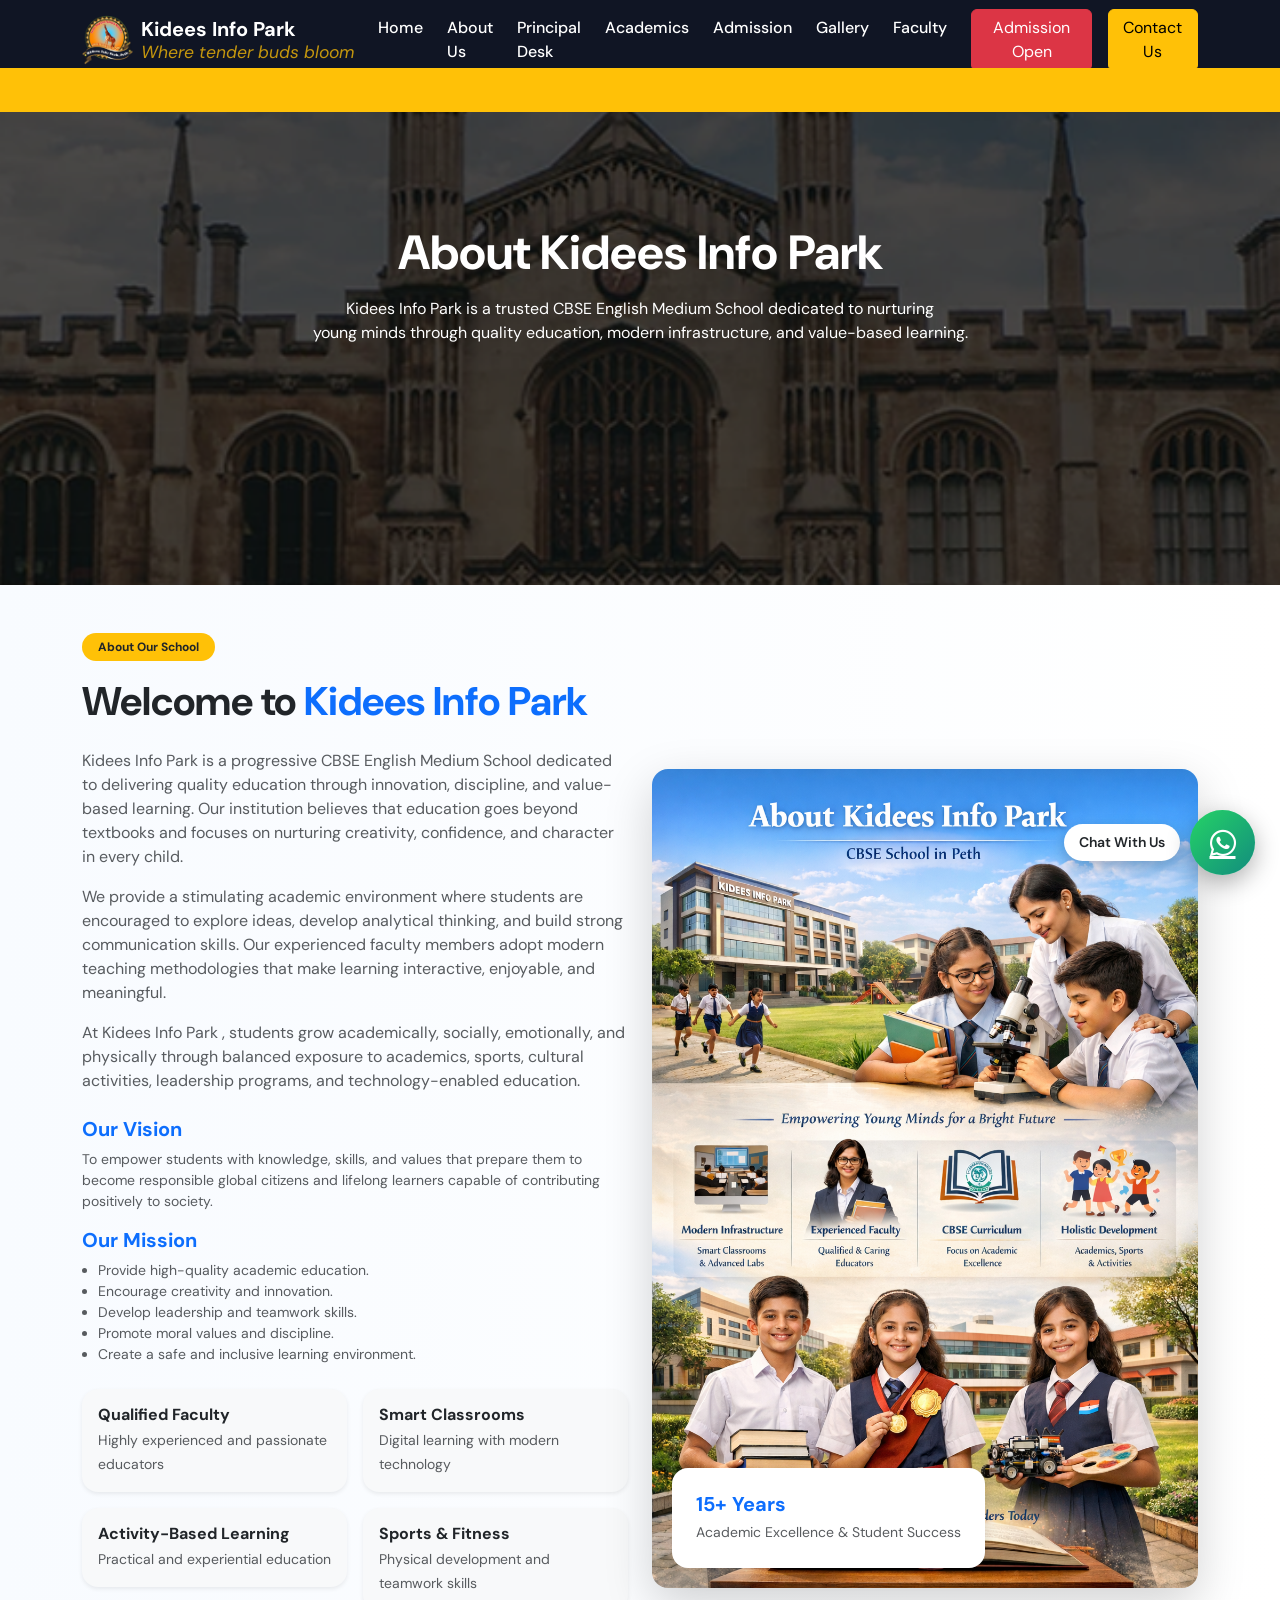
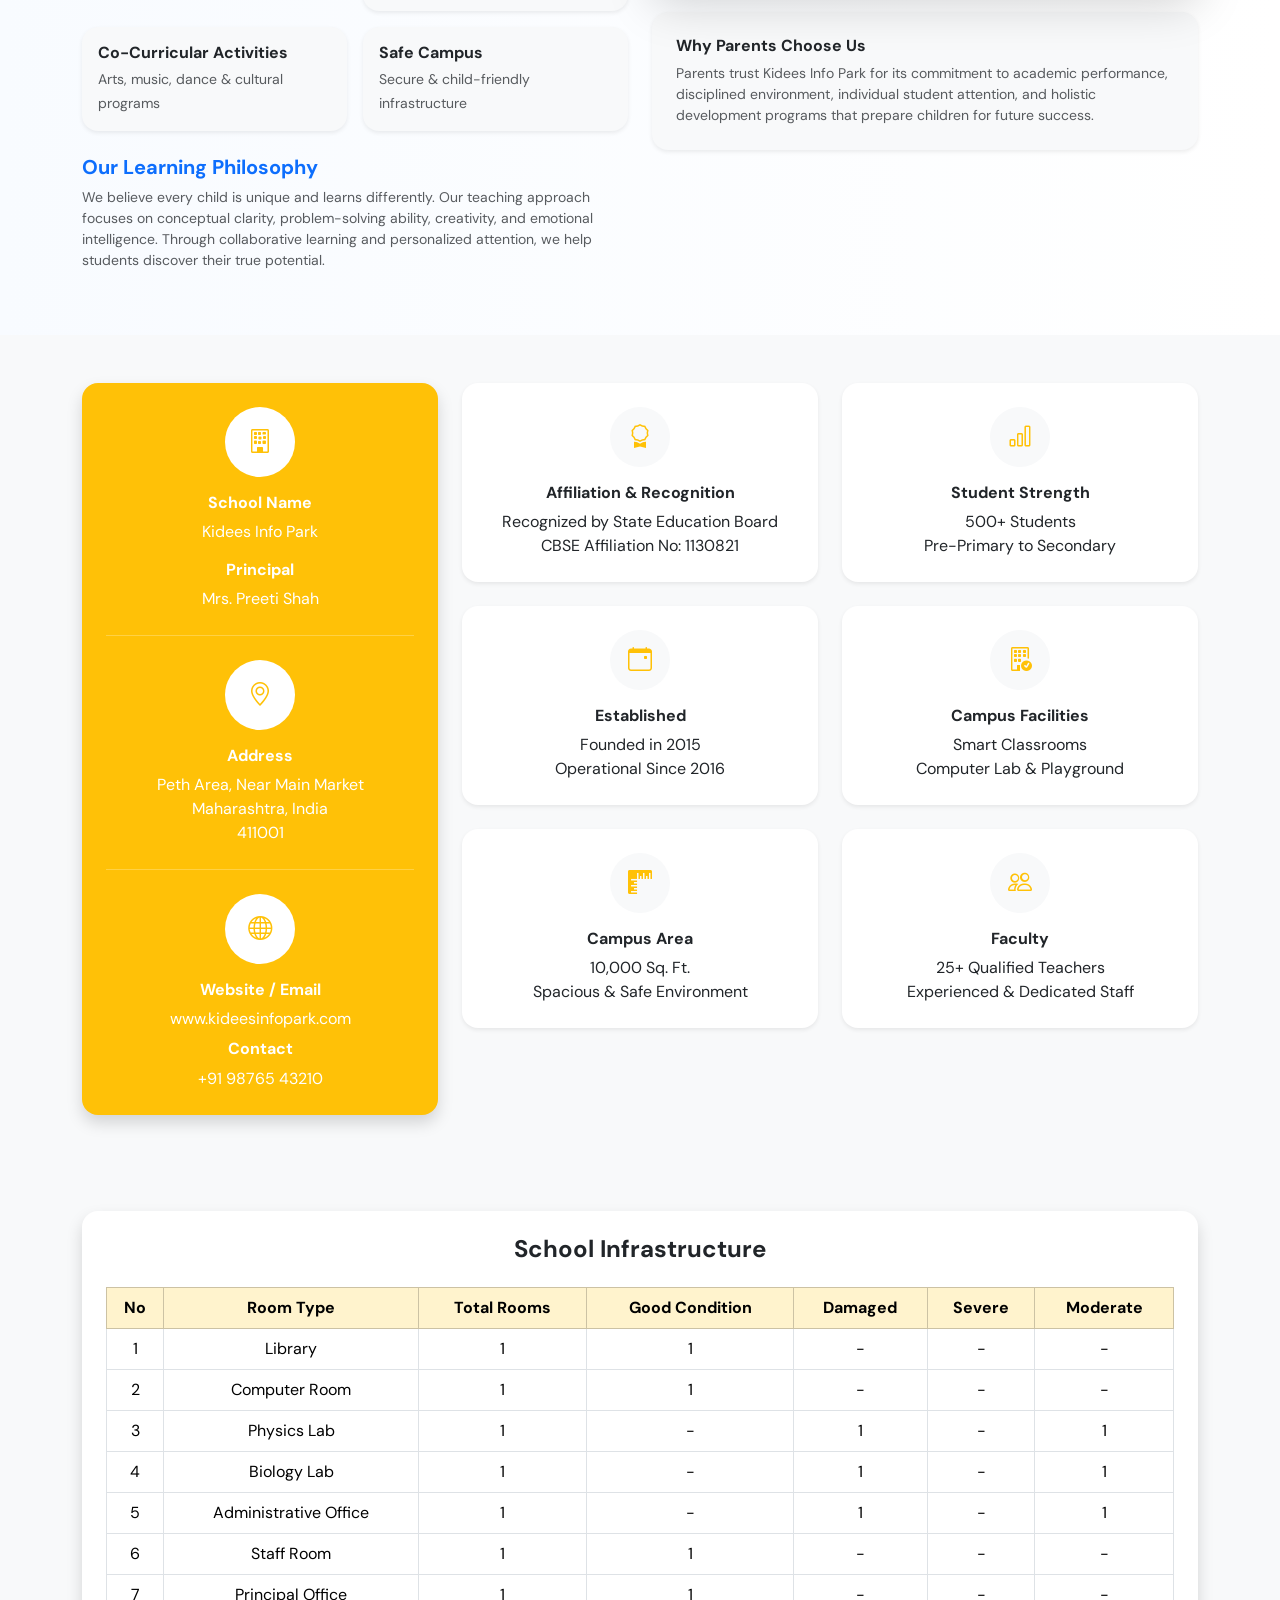
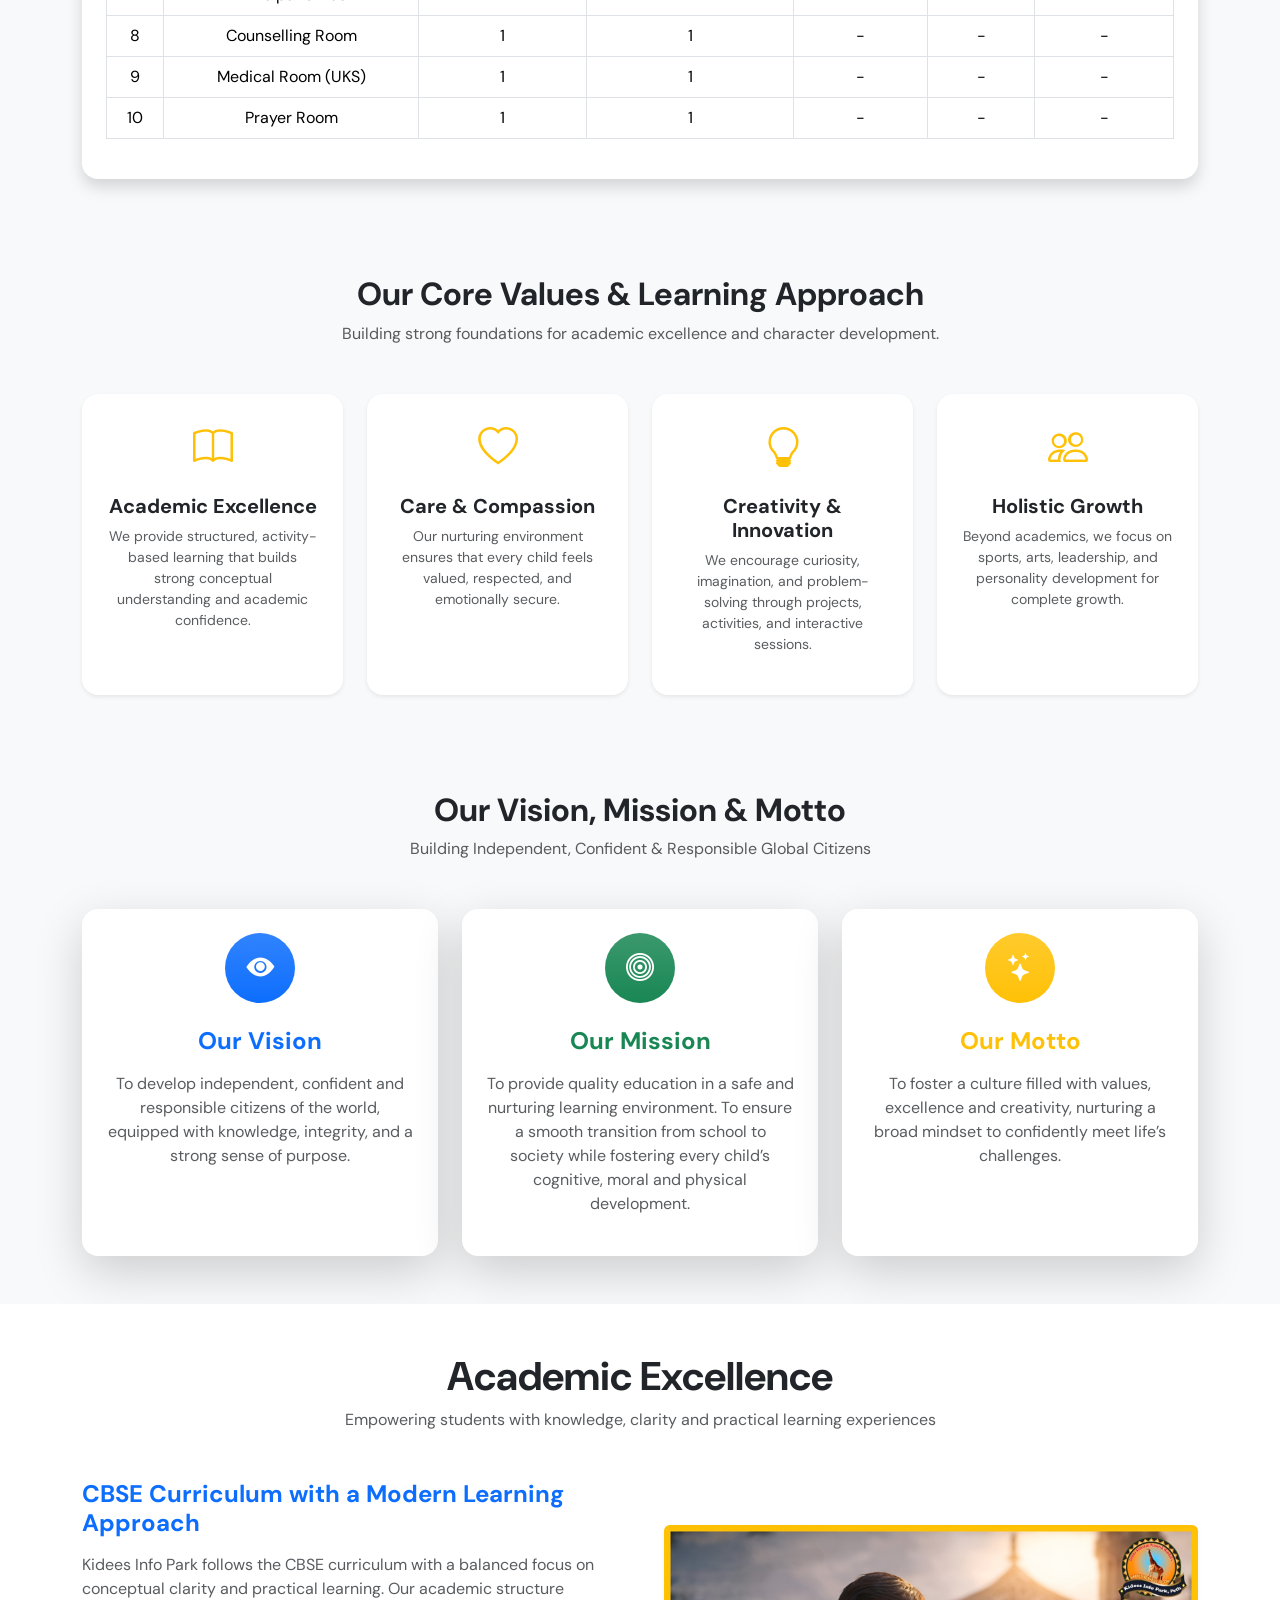
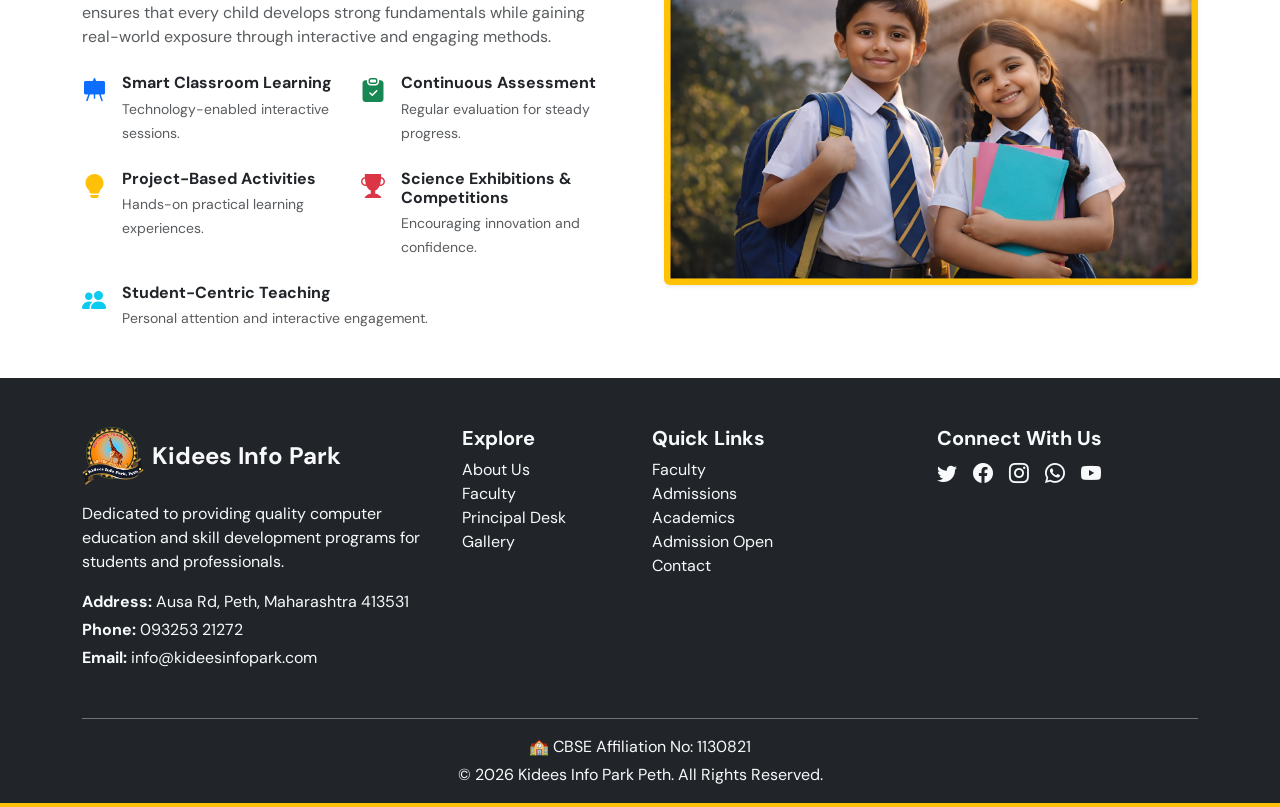
==== commit ee06aa95: "ui updated" ====
--- a/about-us.html
+++ b/about-us.html
@@ -356,7 +356,7 @@
                             <p class="mb-3">Kidees Info Park </p>
 
                             <h6 class="fw-bold">Principal</h6>
-                            <p class="mb-0">Mrs. Kavita Sharma</p>
+                            <p class="mb-0">Mrs. Preeti Shah</p>
                         </div>
 
                         <hr class="border-white">
